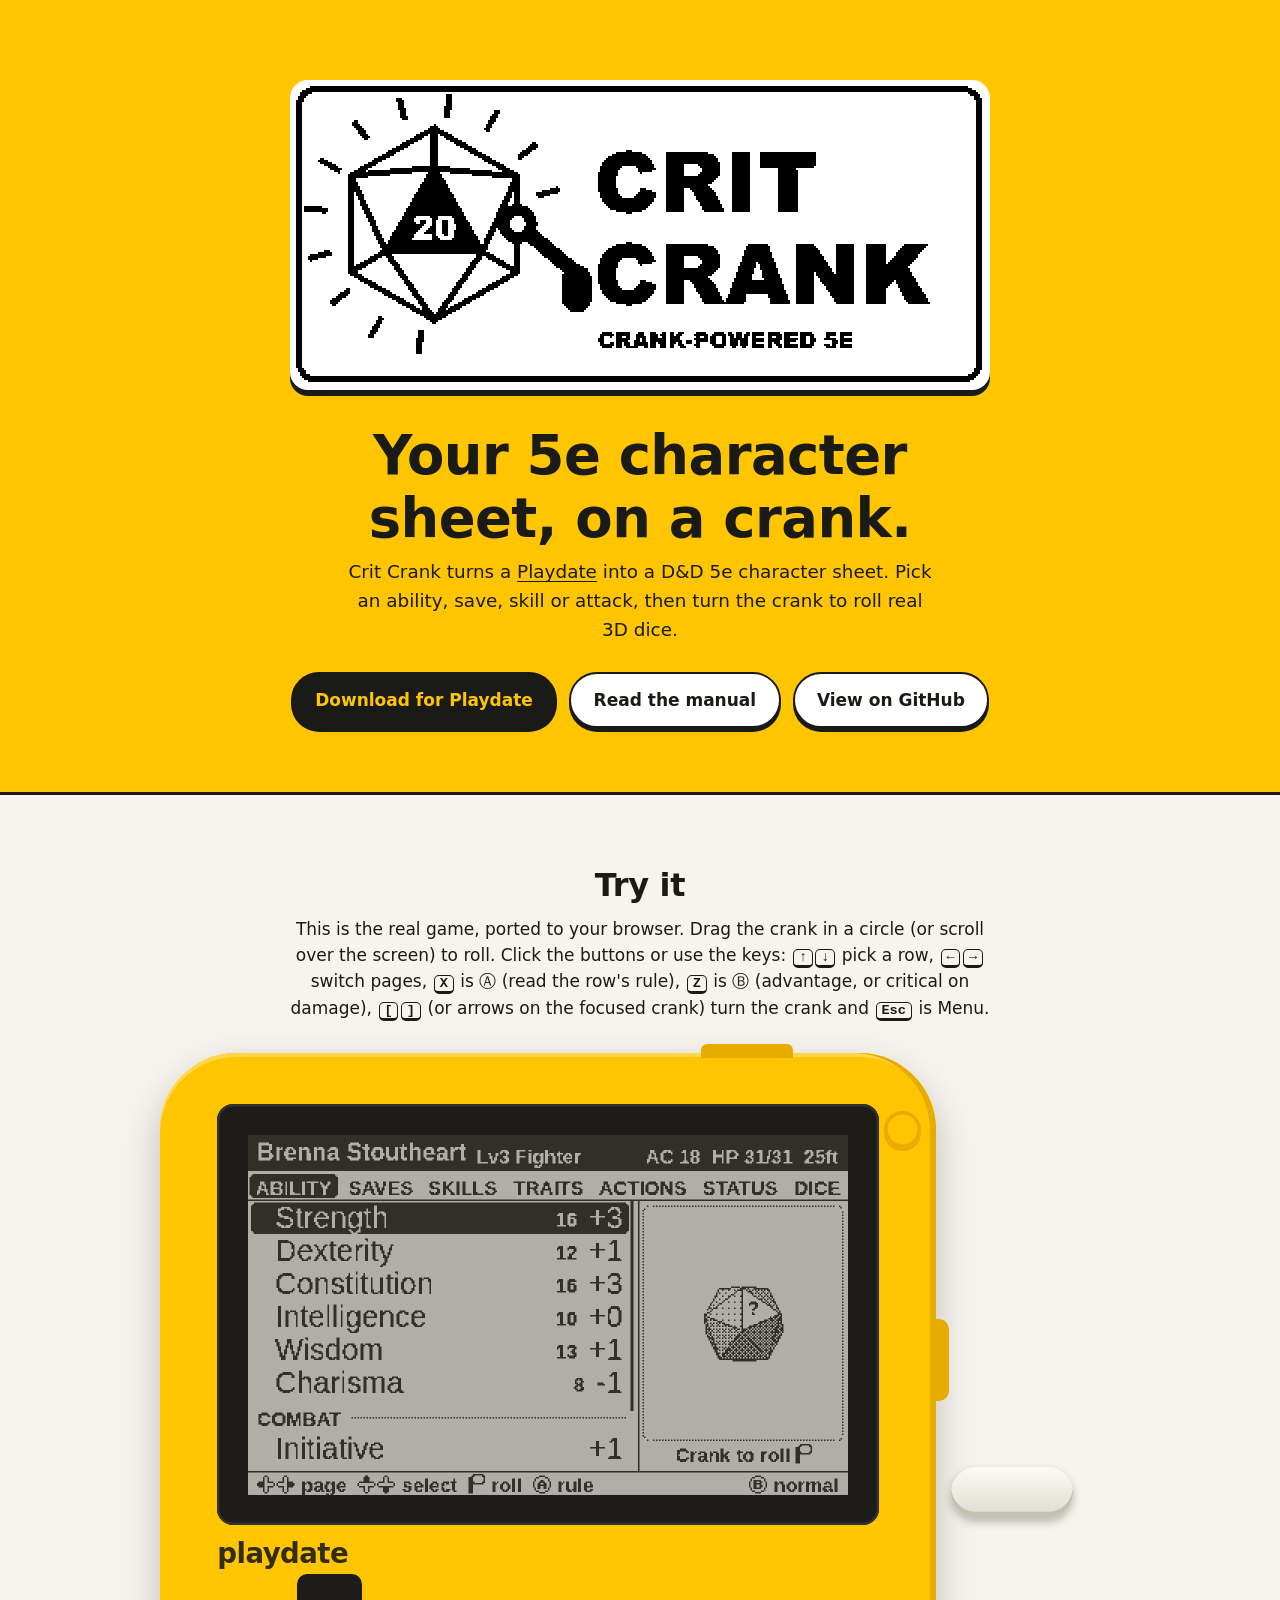
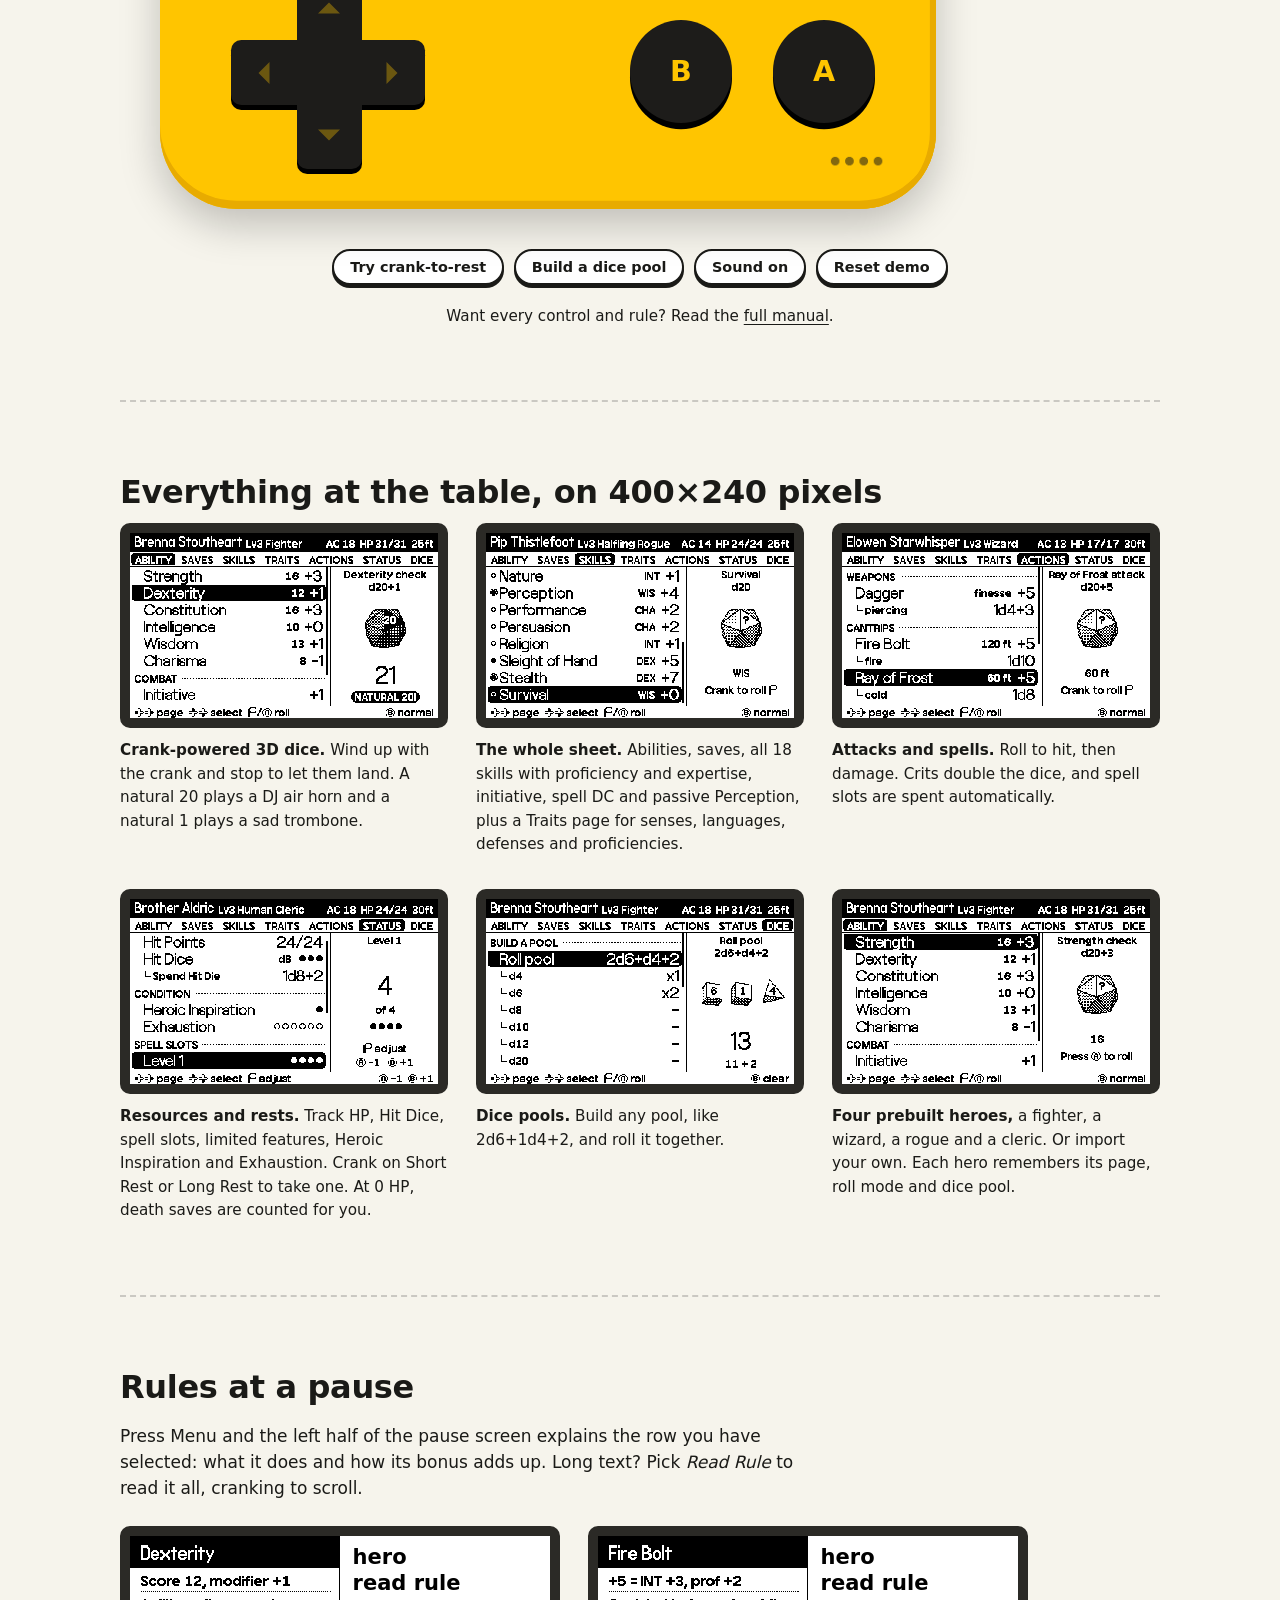
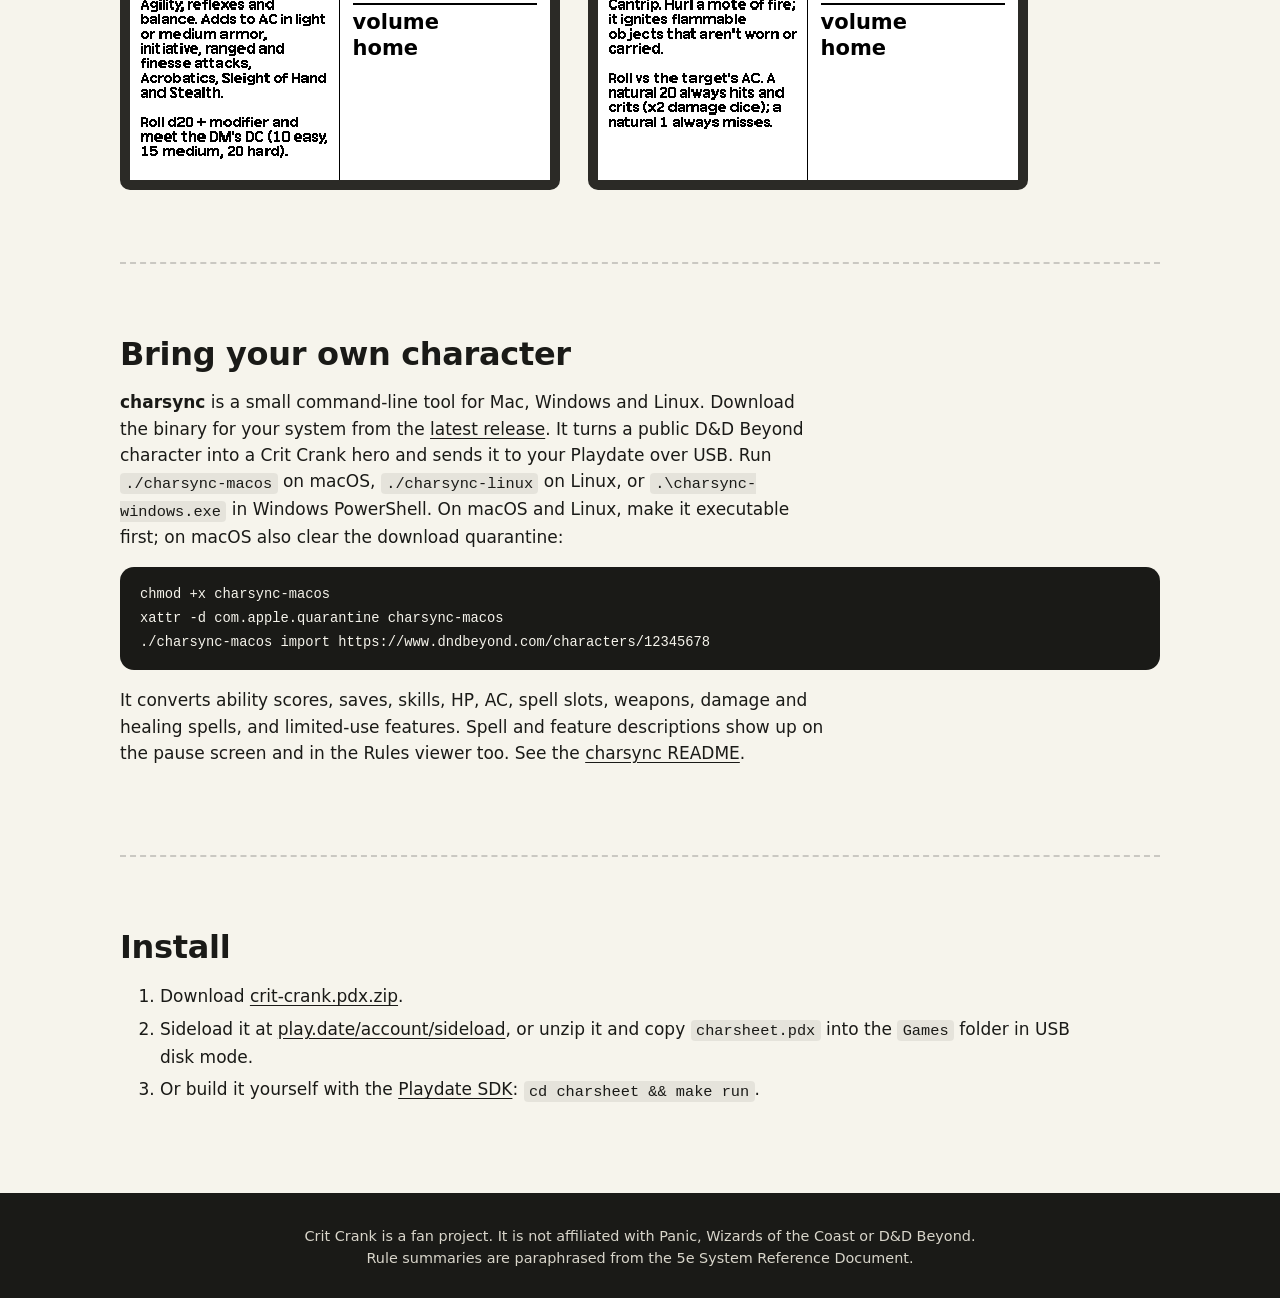
==== site/index.html @ 57af60e6 "Roll dice only with the crank; Ⓐ opens the row's rule Co-authored-by: Copilot App <223556219+Copilot" ====
<!doctype html>
<html lang="en">
<head>
	<meta charset="utf-8">
	<meta name="viewport" content="width=device-width, initial-scale=1">
	<title>Crit Crank: a crank-powered 5e character sheet for Playdate</title>
	<meta name="description" content="Crit Crank is a D&amp;D 5e character sheet for the Playdate. Pick a stat, turn the crank, and roll 3D dice.">
	<meta property="og:title" content="Crit Crank">
	<meta property="og:description" content="A 5e character sheet for Playdate with crank-powered 3D dice.">
	<meta property="og:image" content="assets/card.png">
	<meta name="theme-color" content="#ffc500">
	<link rel="icon" href="assets/icon.png">
	<link rel="stylesheet" href="style.css">
	<script type="module" src="sim/main.js"></script>
</head>
<body>
	<a class="skip" href="#main">Skip to content</a>
	<header class="hero">
		<img class="pixel card" src="assets/card.png" width="350" height="155" alt="Crit Crank logo: a d20 with a crank handle">
		<h1>Your 5e character sheet, on a crank.</h1>
		<p class="lede">Crit Crank turns a <a href="https://play.date">Playdate</a> into a D&amp;D&nbsp;5e character sheet. Pick an ability, save, skill or attack, then turn the crank to roll real 3D dice.</p>
		<div class="cta">
			<a class="btn primary" href="https://github.com/darthtrevino/crit-crank/releases/latest/download/crit-crank.pdx.zip">Download for Playdate</a>
			<a class="btn" href="docs.html">Read the manual</a>
			<a class="btn" href="https://github.com/darthtrevino/crit-crank">View on GitHub</a>
		</div>
	</header>

	<main id="main">
		<section class="demo" aria-labelledby="demo-title">
			<h2 id="demo-title">Try it</h2>
			<p class="hint">This is the real game, ported to your browser. Drag the crank in a circle (or scroll over the screen) to roll. Click the buttons or use the keys: <kbd>↑</kbd><kbd>↓</kbd> pick a row, <kbd>←</kbd><kbd>→</kbd> switch pages, <kbd>X</kbd> is Ⓐ (read the row's rule), <kbd>Z</kbd> is Ⓑ (advantage, or critical on damage), <kbd>[</kbd><kbd>]</kbd> (or arrows on the focused crank) turn the crank and <kbd>Esc</kbd> is Menu.</p>
			<div class="pd" data-sim>
				<div class="pd-body">
					<span class="pd-lock" aria-hidden="true"></span>
					<button class="pd-menu" data-btn="menu" aria-label="Menu button: pause screen, hero and Read Rule"></button>
					<div class="pd-bezel">
						<canvas class="pd-screen" width="400" height="240" role="img" aria-label="Crit Crank running on a Playdate screen"></canvas>
					</div>
					<span class="pd-logo" aria-hidden="true">playdate</span>
					<div class="pd-dpad" role="group" aria-label="D-pad">
						<button class="up" data-btn="up" aria-label="Up"></button>
						<button class="left" data-btn="left" aria-label="Left"></button>
						<button class="right" data-btn="right" aria-label="Right"></button>
						<button class="down" data-btn="down" aria-label="Down"></button>
						<span class="hub" aria-hidden="true"></span>
					</div>
					<button class="pd-ab pd-b" data-btn="b" aria-label="B button">B</button>
					<button class="pd-ab pd-a" data-btn="a" aria-label="A button">A</button>
					<span class="pd-speaker" aria-hidden="true"></span>
				</div>
				<div class="pd-crank" role="slider" tabindex="0" aria-label="Crank: drag in a circle, scroll, or use the arrow keys to turn" aria-valuemin="0" aria-valuemax="359" aria-valuenow="90">
					<span class="pd-crank-hub" aria-hidden="true"></span>
					<span class="pd-crank-arm" aria-hidden="true"></span>
					<span class="pd-crank-knob" aria-hidden="true"></span>
				</div>
				<p class="sr-only" data-sim-status role="status" aria-live="polite"></p>
			</div>
			<div class="sim-tools">
				<button class="chip" type="button" data-sim-focus="STATUS|Short Rest">Try crank-to-rest</button>
				<button class="chip" type="button" data-sim-focus="DICE|Roll pool">Build a dice pool</button>
				<button class="chip" type="button" data-mute aria-pressed="false">Sound on</button>
				<button class="chip" type="button" data-reset>Reset demo</button>
			</div>
			<p class="hint small">Want every control and rule? Read the <a href="docs.html">full manual</a>.</p>
		</section>

		<section aria-labelledby="features-title">
			<h2 id="features-title">Everything at the table, on 400×240 pixels</h2>
			<div class="grid">
				<figure>
					<img class="pixel" src="assets/nat20.gif" width="400" height="240" alt="A d20 tumbling on screen and landing on a natural 20, with a NATURAL 20 badge">
					<figcaption><b>Crank-powered 3D dice.</b> Wind up with the crank and stop to let them land. A natural 20 plays a DJ air horn and a natural 1 plays a sad trombone.</figcaption>
				</figure>
				<figure>
					<img class="pixel" src="assets/skills.png" width="400" height="240" alt="Skills page showing proficiency and expertise marks">
					<figcaption><b>The whole sheet.</b> Abilities, saves, all 18 skills with proficiency and expertise, initiative, spell DC and passive Perception, plus a Traits page for senses, languages, defenses and proficiencies.</figcaption>
				</figure>
				<figure>
					<img class="pixel" src="assets/actions.png" width="400" height="240" alt="Actions page with weapons and cantrips">
					<figcaption><b>Attacks and spells.</b> Roll to hit, then damage. Crits double the dice, and spell slots are spent automatically.</figcaption>
				</figure>
				<figure>
					<img class="pixel" src="assets/status.png" width="400" height="240" alt="Status page tracking hit points, hit dice, Heroic Inspiration, Exhaustion and spell slots">
					<figcaption><b>Resources and rests.</b> Track HP, Hit Dice, spell slots, limited features, Heroic Inspiration and Exhaustion. Crank on Short Rest or Long Rest to take one. At 0 HP, death saves are counted for you.</figcaption>
				</figure>
				<figure>
					<img class="pixel" src="assets/pool_roll.png" width="400" height="240" alt="Dice page with a 2d6+d4+2 pool rolled for 13">
					<figcaption><b>Dice pools.</b> Build any pool, like 2d6+1d4+2, and roll it together.</figcaption>
				</figure>
				<figure>
					<img class="pixel" src="assets/abilities.png" width="400" height="240" alt="Abilities page for Brenna Stoutheart">
					<figcaption><b>Four prebuilt heroes,</b> a fighter, a wizard, a rogue and a cleric. Or import your own. Each hero remembers its page, roll mode and dice pool.</figcaption>
				</figure>
			</div>
		</section>

		<section class="rules" aria-labelledby="rules-title">
			<h2 id="rules-title">Rules at a pause</h2>
			<p>Press Menu and the left half of the pause screen explains the row you have selected: what it does and how its bonus adds up. Long text? Pick <em>Read Rule</em> to read it all, cranking to scroll.</p>
			<div class="pause-row">
				<div class="pause"><img class="pixel" src="assets/pause_dex.png" width="200" height="240" alt="Pause card for Dexterity with its description"><ul class="sysmenu" aria-hidden="true"><li>hero</li><li>read rule</li><li class="sep">volume</li><li>home</li></ul></div>
				<div class="pause"><img class="pixel" src="assets/pause_firebolt.png" width="200" height="240" alt="Pause card for Fire Bolt with its attack bonus breakdown"><ul class="sysmenu" aria-hidden="true"><li>hero</li><li>read rule</li><li class="sep">volume</li><li>home</li></ul></div>
			</div>
		</section>

		<section aria-labelledby="sync-title">
			<h2 id="sync-title">Bring your own character</h2>
			<p><b>charsync</b> is a small command-line tool for Mac, Windows and Linux. Download the binary for your system from the <a href="https://github.com/darthtrevino/crit-crank/releases/latest">latest release</a>. It turns a public D&amp;D Beyond character into a Crit Crank hero and sends it to your Playdate over USB. Run <code>./charsync-macos</code> on macOS, <code>./charsync-linux</code> on Linux, or <code>.\charsync-windows.exe</code> in Windows PowerShell. On macOS and Linux, make it executable first; on macOS also clear the download quarantine:</p>
<pre><code>chmod +x charsync-macos
xattr -d com.apple.quarantine charsync-macos
./charsync-macos import https://www.dndbeyond.com/characters/12345678</code></pre>
			<p>It converts ability scores, saves, skills, HP, AC, spell slots, weapons, damage and healing spells, and limited-use features. Spell and feature descriptions show up on the pause screen and in the Rules viewer too. See the <a href="https://github.com/darthtrevino/crit-crank/tree/main/charsync">charsync README</a>.</p>
		</section>

		<section aria-labelledby="install-title">
			<h2 id="install-title">Install</h2>
			<ol>
				<li>Download <a href="https://github.com/darthtrevino/crit-crank/releases/latest/download/crit-crank.pdx.zip">crit-crank.pdx.zip</a>.</li>
				<li>Sideload it at <a href="https://play.date/account/sideload/">play.date/account/sideload</a>, or unzip it and copy <code>charsheet.pdx</code> into the <code>Games</code> folder in USB disk mode.</li>
				<li>Or build it yourself with the <a href="https://play.date/dev/">Playdate SDK</a>: <code>cd charsheet &amp;&amp; make run</code>.</li>
			</ol>
		</section>
	</main>

	<footer>
		<p>Crit Crank is a fan project. It is not affiliated with Panic, Wizards of the Coast or D&amp;D Beyond. Rule summaries are paraphrased from the 5e System Reference Document.</p>
	</footer>
</body>
</html>
---- site/style.css ----
:root {
	--yellow: #ffc500;
	--yellow-dark: #e0a800;
	--ink: #1a1a17;
	--paper: #f6f4ec;
	--screen: #b1aea7;
	--lcd-bg: #f3f1ea;
	--lcd-ink: #312f28;
	--radius: 14px;
	color-scheme: light;
}

* { box-sizing: border-box; }

html { scroll-behavior: smooth; }
@media (prefers-reduced-motion: reduce) {
	html { scroll-behavior: auto; }
	*, *::before, *::after { animation: none !important; transition: none !important; }
}

body {
	margin: 0;
	font: 17px/1.55 ui-sans-serif, system-ui, -apple-system, "Segoe UI", Roboto, sans-serif;
	color: var(--ink);
	background: var(--paper);
}

a { color: inherit; text-underline-offset: 3px; }
a:hover { text-decoration-thickness: 2px; }
:focus-visible { outline: 3px solid var(--ink); outline-offset: 3px; }

.skip { position: absolute; left: -9999px; }
.skip:focus { left: 1rem; top: 1rem; background: #fff; padding: .5rem 1rem; z-index: 10; }

.pixel { image-rendering: pixelated; image-rendering: crisp-edges; }

h1, h2 { line-height: 1.15; letter-spacing: -0.01em; text-wrap: balance; }
h2 { font-size: clamp(1.5rem, 3vw, 2rem); margin: 0 0 .75rem; }
p, li, figcaption { text-wrap: pretty; }

kbd {
	font: 600 .8em ui-monospace, SFMono-Regular, Menlo, monospace;
	border: 1.5px solid currentColor; border-bottom-width: 3px;
	border-radius: 5px; padding: 0 .35em; margin: 0 .1em;
}

code, pre { font-family: ui-monospace, SFMono-Regular, Menlo, Consolas, monospace; font-size: .9em; }
pre {
	background: var(--ink); color: var(--paper);
	padding: 1rem 1.25rem; border-radius: var(--radius); overflow-x: auto;
}
:not(pre) > code { background: rgb(0 0 0 / .07); padding: .1em .35em; border-radius: 4px; }

/* hero */
.hero {
	background: var(--yellow);
	padding: clamp(2.5rem, 8vw, 5rem) 1.25rem clamp(2.5rem, 6vw, 4rem);
	text-align: center;
	border-bottom: 3px solid var(--ink);
}
.hero .card {
	width: min(700px, 100%); height: auto;
	background: #fff; border-radius: 18px;
	box-shadow: 0 6px 0 var(--ink);
}
.hero h1 { font-size: clamp(2rem, 6vw, 3.4rem); margin: 1.75rem auto .5rem; max-width: 18ch; }
.lede { max-width: 38rem; margin: 0 auto 1.75rem; font-size: 1.15rem; }
.cta { display: flex; gap: .75rem; justify-content: center; flex-wrap: wrap; }

.btn {
	display: inline-block; text-decoration: none; font-weight: 700;
	padding: .8rem 1.4rem; border-radius: 999px;
	border: 2.5px solid var(--ink); background: #fff;
	box-shadow: 0 4px 0 var(--ink);
	transition: transform .12s ease-out, box-shadow .12s ease-out;
}
.btn:hover { transform: translateY(-1px); box-shadow: 0 5px 0 var(--ink); }
.btn:active { transform: translateY(3px); box-shadow: 0 1px 0 var(--ink); }
.btn.primary { background: var(--ink); color: var(--yellow); }

main { max-width: 1080px; margin: 0 auto; padding: 0 1.25rem; }
main > section { padding: clamp(2.5rem, 7vw, 4.5rem) 0; border-bottom: 2px dashed rgb(0 0 0 / .18); }
main > section:last-child { border-bottom: 0; }
main p { max-width: 44rem; }

/* demo device: a Playdate drawn to scale in millimetres (76 x 74 mm body) */
.demo { text-align: center; }
.demo .hint { margin: 0 auto 2rem; }
.demo .hint.small { margin: 1.25rem auto 0; font-size: .95rem; }

.pd {
	/* 58.7 mm of screen = 600 px, a clean 1.5x of the 400 px LCD */
	--mm: min(10.221px, calc((100vw - 2.5rem) / 96));
	--body: #ffc500;
	--body-shade: #e8ab00;
	--black: #1d1c1a;
	position: relative; display: inline-block;
	width: calc(76 * var(--mm)); height: calc(74 * var(--mm));
	margin-right: calc(18 * var(--mm));
	text-align: left; user-select: none; -webkit-user-select: none;
	-webkit-tap-highlight-color: transparent;
}
.pd button { font: inherit; border: 0; padding: 0; cursor: pointer; }
.pd button:focus-visible { outline: 3px solid var(--black); outline-offset: 3px; }

.pd-body {
	position: absolute; inset: 0;
	background: var(--body);
	border-radius: calc(7.5 * var(--mm));
	box-shadow:
		inset 0 calc(-.8 * var(--mm)) 0 var(--body-shade),
		inset calc(-.6 * var(--mm)) 0 0 var(--body-shade),
		inset 0 calc(.4 * var(--mm)) 0 #ffd84a,
		0 calc(1.6 * var(--mm)) calc(4 * var(--mm)) rgb(0 0 0 / .22);
}

.pd-lock {
	position: absolute; top: calc(-.9 * var(--mm)); left: calc(53 * var(--mm));
	width: calc(9 * var(--mm)); height: calc(1.4 * var(--mm));
	background: var(--body-shade); border-radius: calc(.6 * var(--mm)) calc(.6 * var(--mm)) 0 0;
}

.pd-bezel {
	position: absolute; left: calc(5.65 * var(--mm)); top: calc(5 * var(--mm));
	width: calc(64.7 * var(--mm)); height: calc(41.2 * var(--mm));
	background: var(--black); border-radius: calc(1.6 * var(--mm));
	display: grid; place-items: center;
	box-shadow: inset 0 0 0 calc(.25 * var(--mm)) #33312d;
}
.pd-screen {
	display: block;
	width: calc(58.7 * var(--mm)); height: calc(35.2 * var(--mm));
	background: #b1aea7;
	touch-action: none;
}

.pd-menu {
	position: absolute; left: calc(70.9 * var(--mm)); top: calc(5.7 * var(--mm));
	width: calc(3.6 * var(--mm)); height: calc(3.6 * var(--mm));
	border-radius: 50%; background: var(--body) !important;
	box-shadow: inset 0 0 0 calc(.35 * var(--mm)) var(--body-shade), 0 calc(.3 * var(--mm)) 0 var(--body-shade);
}
.pd-menu.is-down, .pd-menu:active { box-shadow: inset 0 0 0 calc(.35 * var(--mm)) var(--body-shade), inset 0 calc(.4 * var(--mm)) calc(.6 * var(--mm)) rgb(0 0 0 / .25); }

.pd-logo {
	position: absolute; left: calc(5.65 * var(--mm)); top: calc(47.6 * var(--mm));
	font: 700 calc(2.7 * var(--mm)) / 1 ui-rounded, "SF Pro Rounded", "Arial Rounded MT Bold", system-ui, sans-serif;
	letter-spacing: -.02em; color: var(--black); opacity: .9;
}

.pd-dpad {
	position: absolute; left: calc(7 * var(--mm)); top: calc(51 * var(--mm));
	width: calc(19 * var(--mm)); height: calc(19 * var(--mm));
	--arm: calc(6.4 * var(--mm));
}
.pd-dpad button, .pd-dpad .hub {
	position: absolute; background: var(--black);
	box-shadow: 0 calc(.5 * var(--mm)) 0 #000;
}
.pd-dpad .hub { left: var(--arm); top: var(--arm); width: var(--arm); height: var(--arm); box-shadow: none; pointer-events: none; }
.pd-dpad .up, .pd-dpad .down { left: var(--arm); width: var(--arm); height: calc(var(--arm) + 1px); }
.pd-dpad .left, .pd-dpad .right { top: var(--arm); height: var(--arm); width: calc(var(--arm) + 1px); }
.pd-dpad .up { top: 0; border-radius: calc(1 * var(--mm)) calc(1 * var(--mm)) 0 0; }
.pd-dpad .down { bottom: 0; border-radius: 0 0 calc(1 * var(--mm)) calc(1 * var(--mm)); }
.pd-dpad .left { left: 0; border-radius: calc(1 * var(--mm)) 0 0 calc(1 * var(--mm)); }
.pd-dpad .right { right: 0; border-radius: 0 calc(1 * var(--mm)) calc(1 * var(--mm)) 0; }
.pd-dpad button::after {
	content: ""; position: absolute; left: 50%; top: 50%;
	border: calc(1.1 * var(--mm)) solid transparent; translate: -50% -50%; opacity: .35;
}
.pd-dpad .up::after { border-bottom-color: var(--body); border-top-width: 0; }
.pd-dpad .down::after { border-top-color: var(--body); border-bottom-width: 0; }
.pd-dpad .left::after { border-right-color: var(--body); border-left-width: 0; }
.pd-dpad .right::after { border-left-color: var(--body); border-right-width: 0; }

.pd-ab {
	position: absolute; width: calc(10 * var(--mm)); height: calc(10 * var(--mm));
	border-radius: 50%; background: var(--black) !important;
	color: var(--body) !important; font-weight: 700 !important; font-size: calc(2.8 * var(--mm)) !important;
	box-shadow: 0 calc(.6 * var(--mm)) 0 #000;
}
.pd-b, .pd-a { top: calc(55.5 * var(--mm)); }
.pd-b { left: calc(46 * var(--mm)); }
.pd-a { left: calc(60 * var(--mm)); }
.pd button:not(.pd-menu).is-down, .pd button:not(.pd-menu):active { translate: 0 calc(.5 * var(--mm)); box-shadow: 0 calc(.1 * var(--mm)) 0 #000; }

.pd-speaker {
	position: absolute; right: calc(5 * var(--mm)); bottom: calc(4 * var(--mm));
	width: calc(5.6 * var(--mm)); height: calc(1.4 * var(--mm));
	background: radial-gradient(circle, var(--black) 40%, transparent 45%) 0 0 / calc(1.4 * var(--mm)) calc(1.4 * var(--mm));
	opacity: .55;
}

/* The crank is seen edge-on from the front: the arm swings up and down from
   the hub on the right side, and the knob sticks out sideways. */
.pd-crank {
	position: absolute; left: calc(75.4 * var(--mm)); top: calc(10 * var(--mm));
	width: calc(17 * var(--mm)); height: calc(40 * var(--mm));
	cursor: grab; touch-action: none; border-radius: calc(3 * var(--mm));
	--sin: 1; --cos: 0;
}
.pd-crank.is-turning { cursor: grabbing; }
.pd-crank:focus-visible { outline: 3px solid var(--ink); outline-offset: 2px; }
.pd-crank-hub {
	position: absolute; left: 0; top: calc(50% - 4 * var(--mm));
	width: calc(1.8 * var(--mm)); height: calc(8 * var(--mm));
	background: var(--body-shade); border-radius: 0 calc(1 * var(--mm)) calc(1 * var(--mm)) 0;
}
.pd-crank { --len: calc(13 * var(--mm)); }
.pd-crank-arm {
	position: absolute; left: calc(1.2 * var(--mm)); width: calc(2.6 * var(--mm));
	top: calc(50% + min(0px, var(--sin) * var(--len)) - 1.3 * var(--mm));
	height: calc(abs(var(--sin)) * var(--len) + 2.6 * var(--mm));
	background: var(--body); border-radius: calc(1.3 * var(--mm));
	box-shadow: inset calc(-.5 * var(--mm)) 0 0 var(--body-shade);
}
.pd-crank-knob {
	position: absolute; left: calc(2 * var(--mm));
	top: calc(50% + var(--sin) * var(--len) - 2.5 * var(--mm));
	width: calc(12 * var(--mm)); height: calc(5 * var(--mm));
	background: linear-gradient(#fbfaf5, #dedbd0);
	border-radius: calc(2.5 * var(--mm));
	box-shadow: inset 0 calc(-.6 * var(--mm)) 0 #c4c0b2, 0 calc(.4 * var(--mm)) calc(.8 * var(--mm)) rgb(0 0 0 / .25);
}

.sim-tools { display: flex; gap: .6rem; justify-content: center; flex-wrap: wrap; margin-top: 2rem; }
.chip {
	font: 600 .9rem/1 ui-sans-serif, system-ui, sans-serif; color: var(--ink);
	padding: .55rem 1rem; border-radius: 999px; cursor: pointer;
	border: 2px solid var(--ink); background: #fff; box-shadow: 0 3px 0 var(--ink);
}
.chip:active { translate: 0 2px; box-shadow: 0 1px 0 var(--ink); }
.chip[aria-pressed="true"] { background: var(--ink); color: var(--paper); }


/* gallery */
.grid { display: grid; grid-template-columns: repeat(auto-fill, minmax(min(100%, 320px), 1fr)); gap: 2rem 1.75rem; }
figure { margin: 0; }
figure img {
	width: 100%; height: auto; display: block;
	border: 10px solid #2b2a26; border-radius: 10px; background: #fff;
}
figcaption { margin-top: .7rem; font-size: .95rem; }

/* pause */
.pause-row { display: flex; gap: 1.75rem; flex-wrap: wrap; margin-top: 1.5rem; }
.pause {
	display: grid; grid-template-columns: 1fr 1fr; width: min(100%, 440px); aspect-ratio: 400 / 240;
	border: 10px solid #2b2a26; border-radius: 10px; background: #fff; overflow: hidden;
}
.pause img { width: 100%; height: 100%; display: block; }
.sysmenu {
	list-style: none; margin: 0; padding: 4% 6%;
	background: #fff; font: 600 clamp(14px, 2.6vw, 21px)/1.25 ui-sans-serif, system-ui, sans-serif; color: #000;
}
.sysmenu .sep { border-top: 2px solid #000; margin-top: .3em; padding-top: .2em; }

ol li { margin-bottom: .4rem; }

footer { background: var(--ink); color: #d8d5ca; padding: 2rem 1.25rem; text-align: center; font-size: .9rem; }
footer p { max-width: 44rem; margin: 0 auto; }

/* manual (docs.html) */
.topbar {
	display: flex; align-items: center; justify-content: space-between; gap: 1rem; flex-wrap: wrap;
	background: var(--yellow); border-bottom: 3px solid var(--ink);
	padding: .6rem 1.25rem;
}
.brand { display: inline-flex; align-items: center; gap: .55rem; font-weight: 800; font-size: 1.15rem; text-decoration: none; }
.brand img { border-radius: 6px; }
.topbar nav { display: flex; gap: 1.25rem; font-weight: 600; }
.topbar nav a { text-decoration: none; }
.topbar nav a:hover, .topbar nav a[aria-current] { text-decoration: underline; }

.docs {
	display: grid; grid-template-columns: 15rem minmax(0, 1fr); gap: 2.5rem;
	max-width: 1180px; margin: 0 auto; padding: 0 1.25rem;
}
.toc { position: sticky; top: 0; align-self: start; max-height: 100vh; overflow-y: auto; padding: 2rem 0; }
.toc-title { font-weight: 800; text-transform: uppercase; letter-spacing: .06em; font-size: .8rem; margin: 0 0 .5rem; }
.toc ol { list-style: none; margin: 0; padding: 0; counter-reset: toc; }
.toc li { counter-increment: toc; }
.toc a {
	display: block; padding: .3rem .6rem; border-radius: 8px; text-decoration: none; font-size: .95rem;
}
.toc a::before { content: counter(toc) ". "; opacity: .55; font-variant-numeric: tabular-nums; }
.toc a:hover { background: rgb(0 0 0 / .07); }

.manual { max-width: none; margin: 0; padding: 0 0 3rem; }
.manual h1 { font-size: clamp(2rem, 5vw, 2.8rem); margin: 2rem 0 .5rem; }
.manual .lede { margin: 0 0 1rem; max-width: 44rem; }
.manual > section { padding: 2.25rem 0; scroll-margin-top: 1rem; }
.manual h3 { font-size: 1.15rem; margin: 1.5rem 0 .4rem; }
.manual ol, .manual ul { max-width: 42rem; padding-left: 1.4rem; }
.manual li + li { margin-top: .3rem; }

.shot { margin: 1rem 0 1.25rem; }
.shot img {
	display: block; width: min(400px, 100%); height: auto;
	border: 3px solid var(--ink); border-radius: 6px; background: #fff;
}
.shot figcaption { font-size: .9rem; margin-top: .35rem; opacity: .75; }
.shot.float { float: right; margin: .25rem 0 1rem 1.75rem; }
.manual > section::after { content: ""; display: block; clear: both; }
.shots { display: flex; flex-wrap: wrap; gap: 1.25rem; }
.shots .shot { margin: 0; }

.parts { display: grid; grid-template-columns: max-content 1fr; gap: .45rem 1.25rem; max-width: 46rem; }
.parts dt { font-weight: 700; }
.parts dd { margin: 0; }

.table-wrap { overflow-x: auto; margin: 1rem 0; max-width: 46rem; }
.manual table { border-collapse: collapse; width: 100%; background: #fff; border: 2.5px solid var(--ink); border-radius: 10px; }
.manual th, .manual td { text-align: left; vertical-align: top; padding: .55rem .8rem; border-bottom: 1px solid rgb(0 0 0 / .14); }
.manual th { background: var(--ink); color: var(--paper); font-size: .9rem; }
.manual tr:last-child td { border-bottom: 0; }
.manual td:first-child { white-space: nowrap; font-weight: 600; }
.btn.small { padding: .55rem 1.1rem; font-size: .95rem; }

@media (max-width: 1000px) {
	.shot.float { float: none; margin: 1rem 0; }
}
@media (max-width: 760px) {
	.docs { grid-template-columns: minmax(0, 1fr); gap: 0; }
	.toc { position: static; max-height: none; padding: 1.25rem 0 0; }
	.toc ol { columns: 2; column-gap: 1rem; }
	.parts { grid-template-columns: 1fr; }
	.parts dd { margin-bottom: .5rem; }
	.manual td:first-child { white-space: normal; }
}

/* Visually hidden but read by screen readers */
.sr-only {
	position: absolute;
	width: 1px;
	height: 1px;
	margin: -1px;
	padding: 0;
	overflow: hidden;
	clip-path: inset(50%);
	white-space: nowrap;
	border: 0;
}
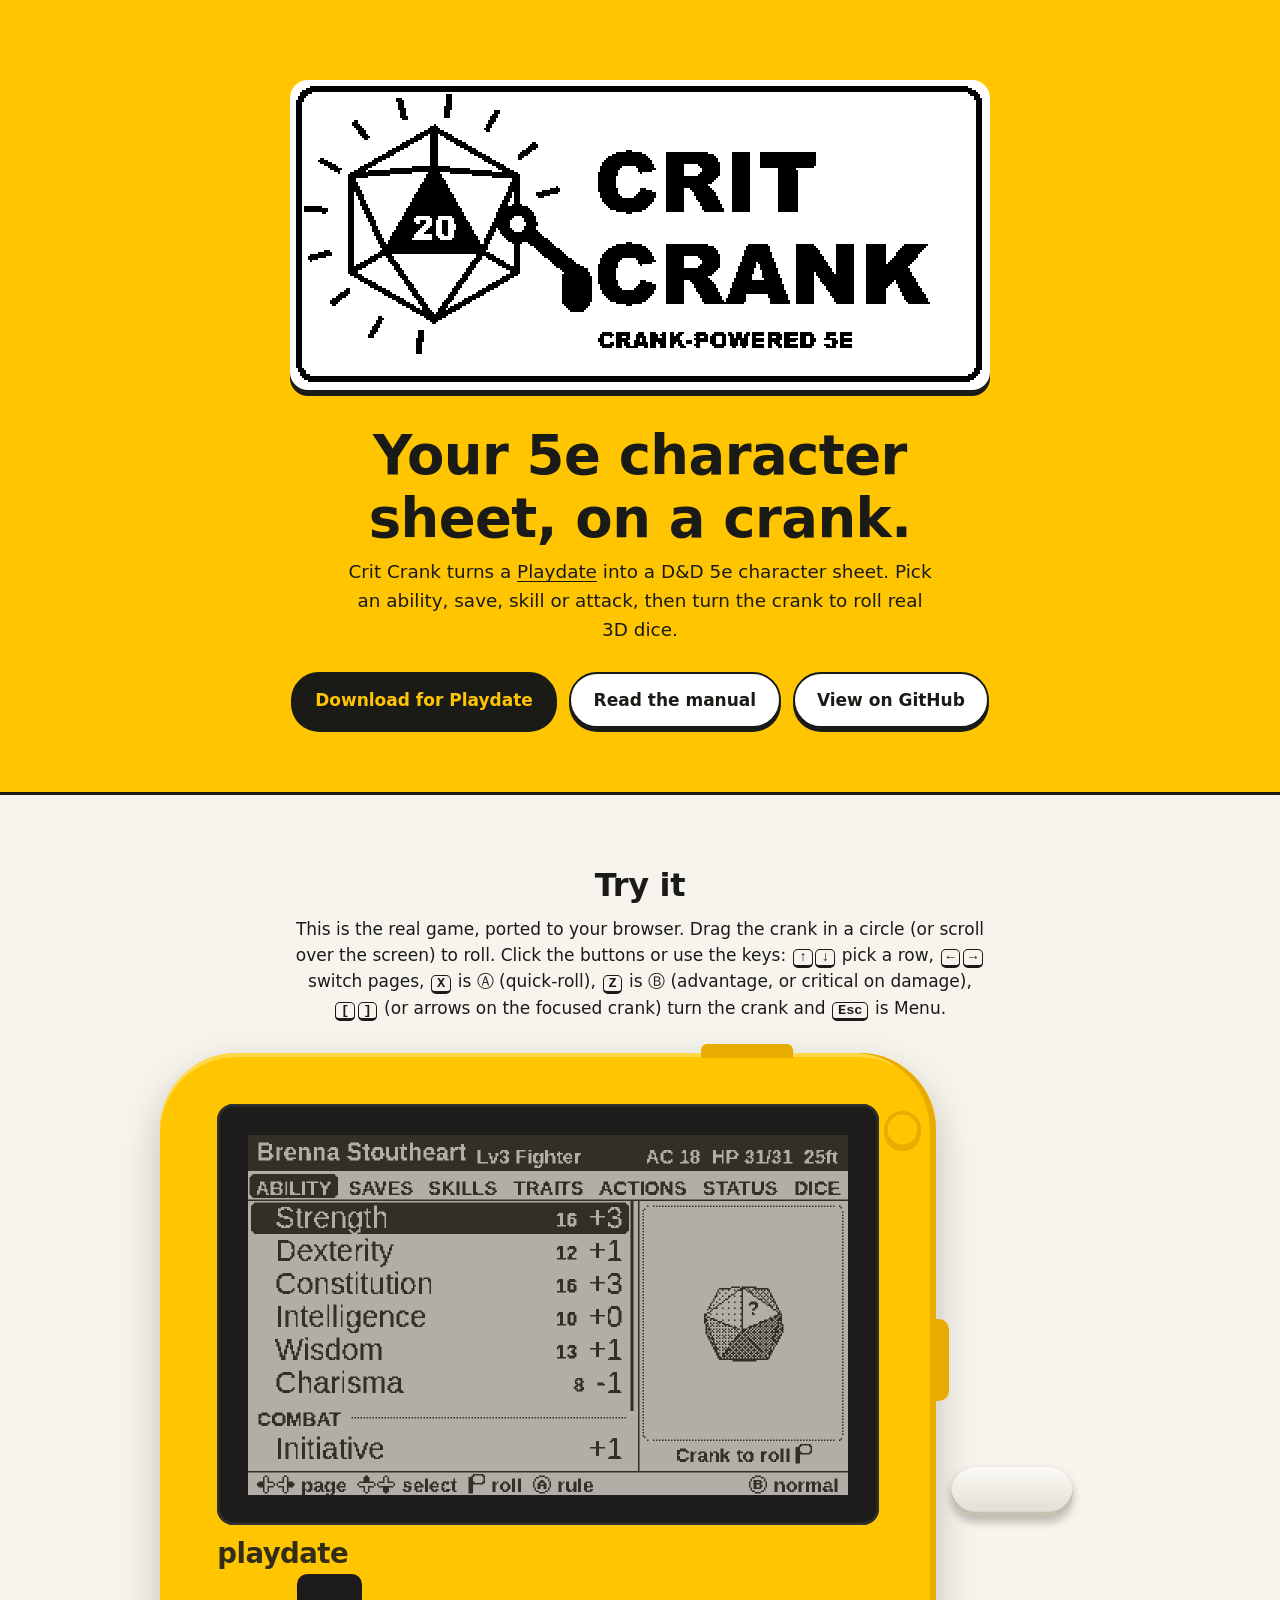
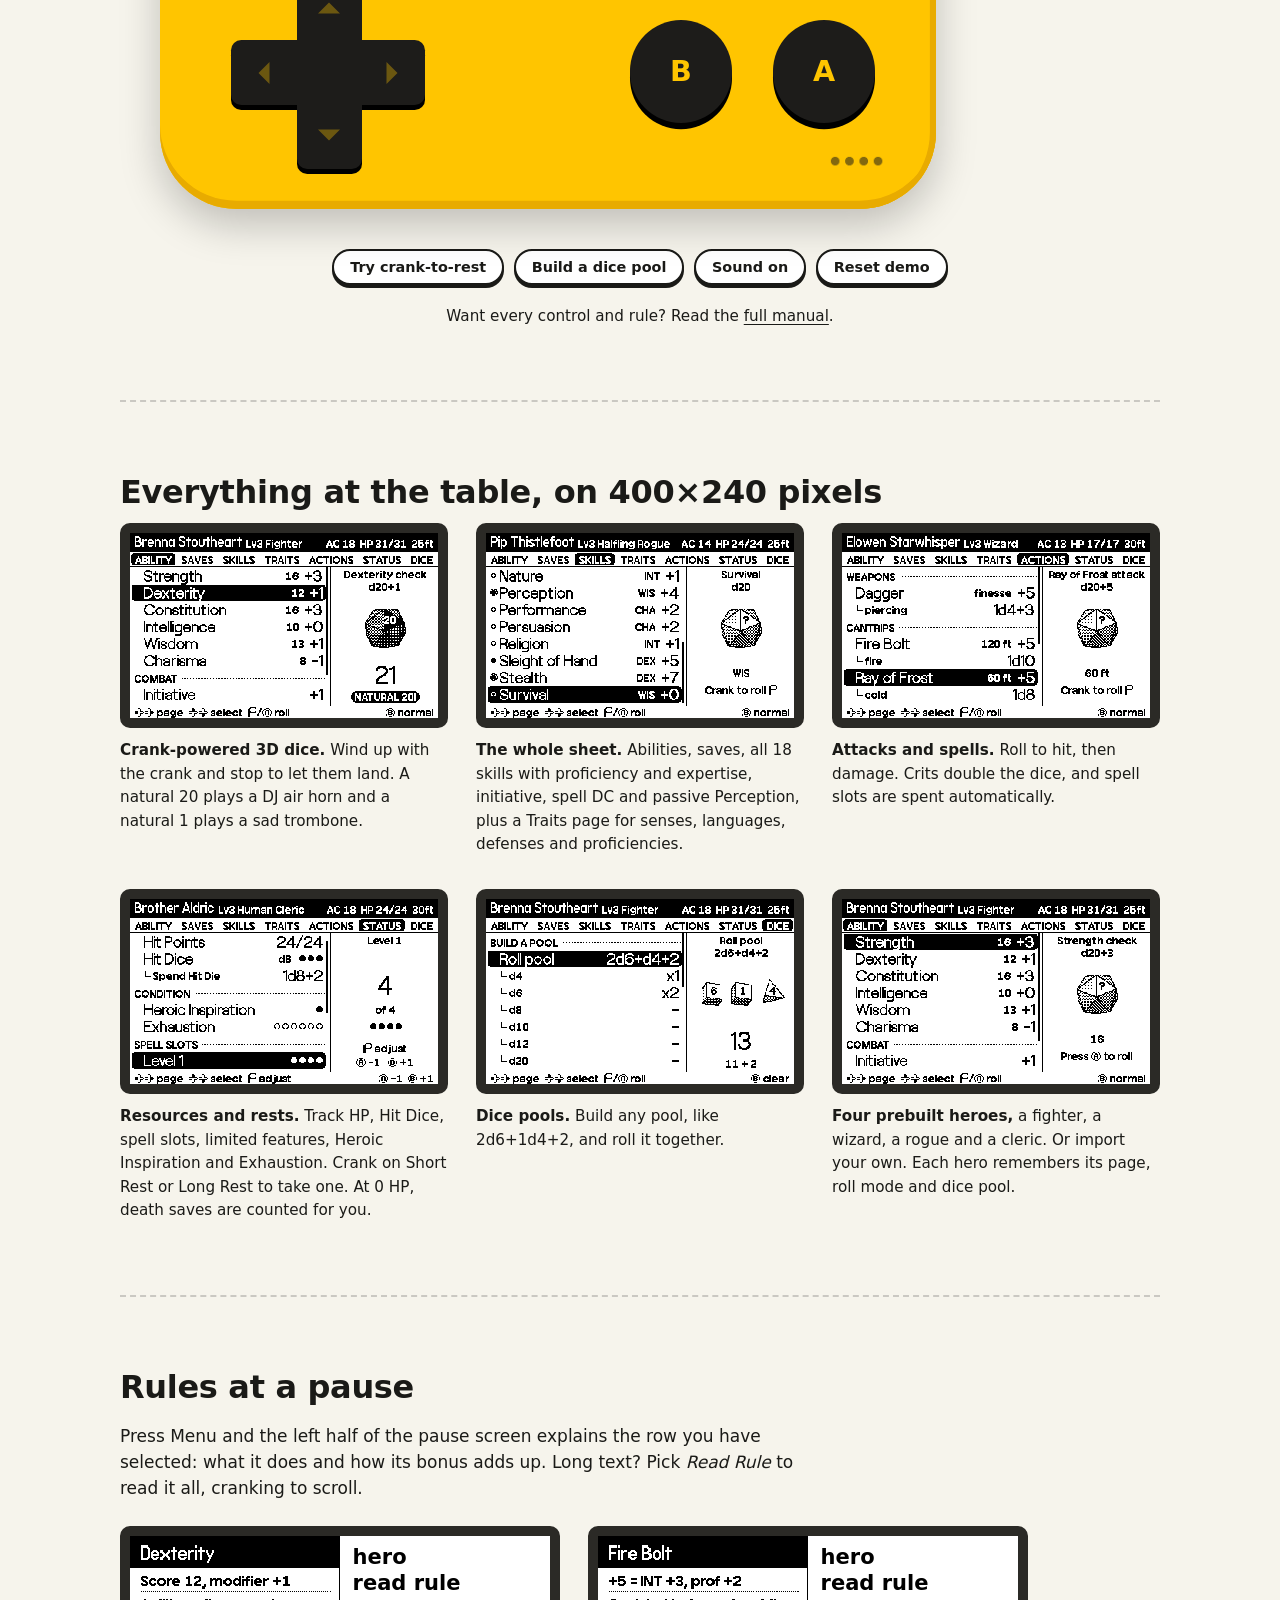
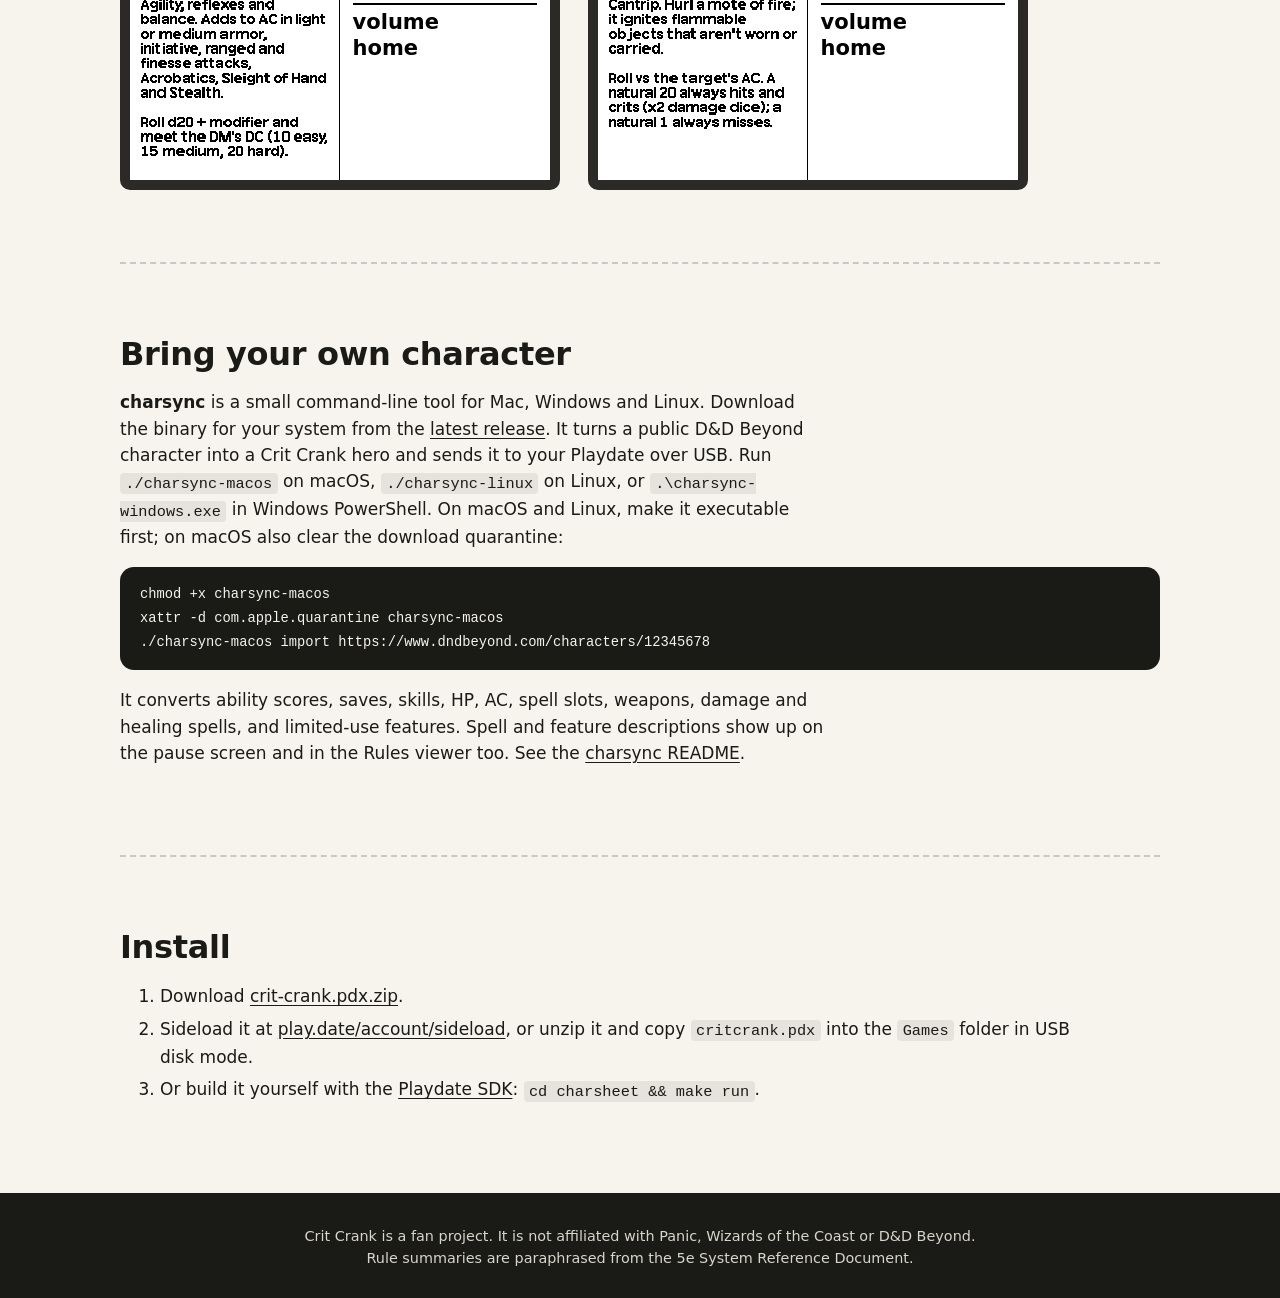
==== commit 900f4d06: "Rename built game from charsheet.pdx to critcrank.pdx (#26) * Rename built game from charsheet.pdx t" ====
--- a/site/index.html
+++ b/site/index.html
@@ -29,7 +29,7 @@
 	<main id="main">
 		<section class="demo" aria-labelledby="demo-title">
 			<h2 id="demo-title">Try it</h2>
-			<p class="hint">This is the real game, ported to your browser. Drag the crank in a circle (or scroll over the screen) to roll. Click the buttons or use the keys: <kbd>↑</kbd><kbd>↓</kbd> pick a row, <kbd>←</kbd><kbd>→</kbd> switch pages, <kbd>X</kbd> is Ⓐ (read the row's rule), <kbd>Z</kbd> is Ⓑ (advantage, or critical on damage), <kbd>[</kbd><kbd>]</kbd> (or arrows on the focused crank) turn the crank and <kbd>Esc</kbd> is Menu.</p>
+			<p class="hint">This is the real game, ported to your browser. Drag the crank in a circle (or scroll over the screen) to roll. Click the buttons or use the keys: <kbd>↑</kbd><kbd>↓</kbd> pick a row, <kbd>←</kbd><kbd>→</kbd> switch pages, <kbd>X</kbd> is Ⓐ (quick-roll), <kbd>Z</kbd> is Ⓑ (advantage, or critical on damage), <kbd>[</kbd><kbd>]</kbd> (or arrows on the focused crank) turn the crank and <kbd>Esc</kbd> is Menu.</p>
 			<div class="pd" data-sim>
 				<div class="pd-body">
 					<span class="pd-lock" aria-hidden="true"></span>
@@ -117,7 +117,7 @@
 			<h2 id="install-title">Install</h2>
 			<ol>
 				<li>Download <a href="https://github.com/darthtrevino/crit-crank/releases/latest/download/crit-crank.pdx.zip">crit-crank.pdx.zip</a>.</li>
-				<li>Sideload it at <a href="https://play.date/account/sideload/">play.date/account/sideload</a>, or unzip it and copy <code>charsheet.pdx</code> into the <code>Games</code> folder in USB disk mode.</li>
+				<li>Sideload it at <a href="https://play.date/account/sideload/">play.date/account/sideload</a>, or unzip it and copy <code>critcrank.pdx</code> into the <code>Games</code> folder in USB disk mode.</li>
 				<li>Or build it yourself with the <a href="https://play.date/dev/">Playdate SDK</a>: <code>cd charsheet &amp;&amp; make run</code>.</li>
 			</ol>
 		</section>
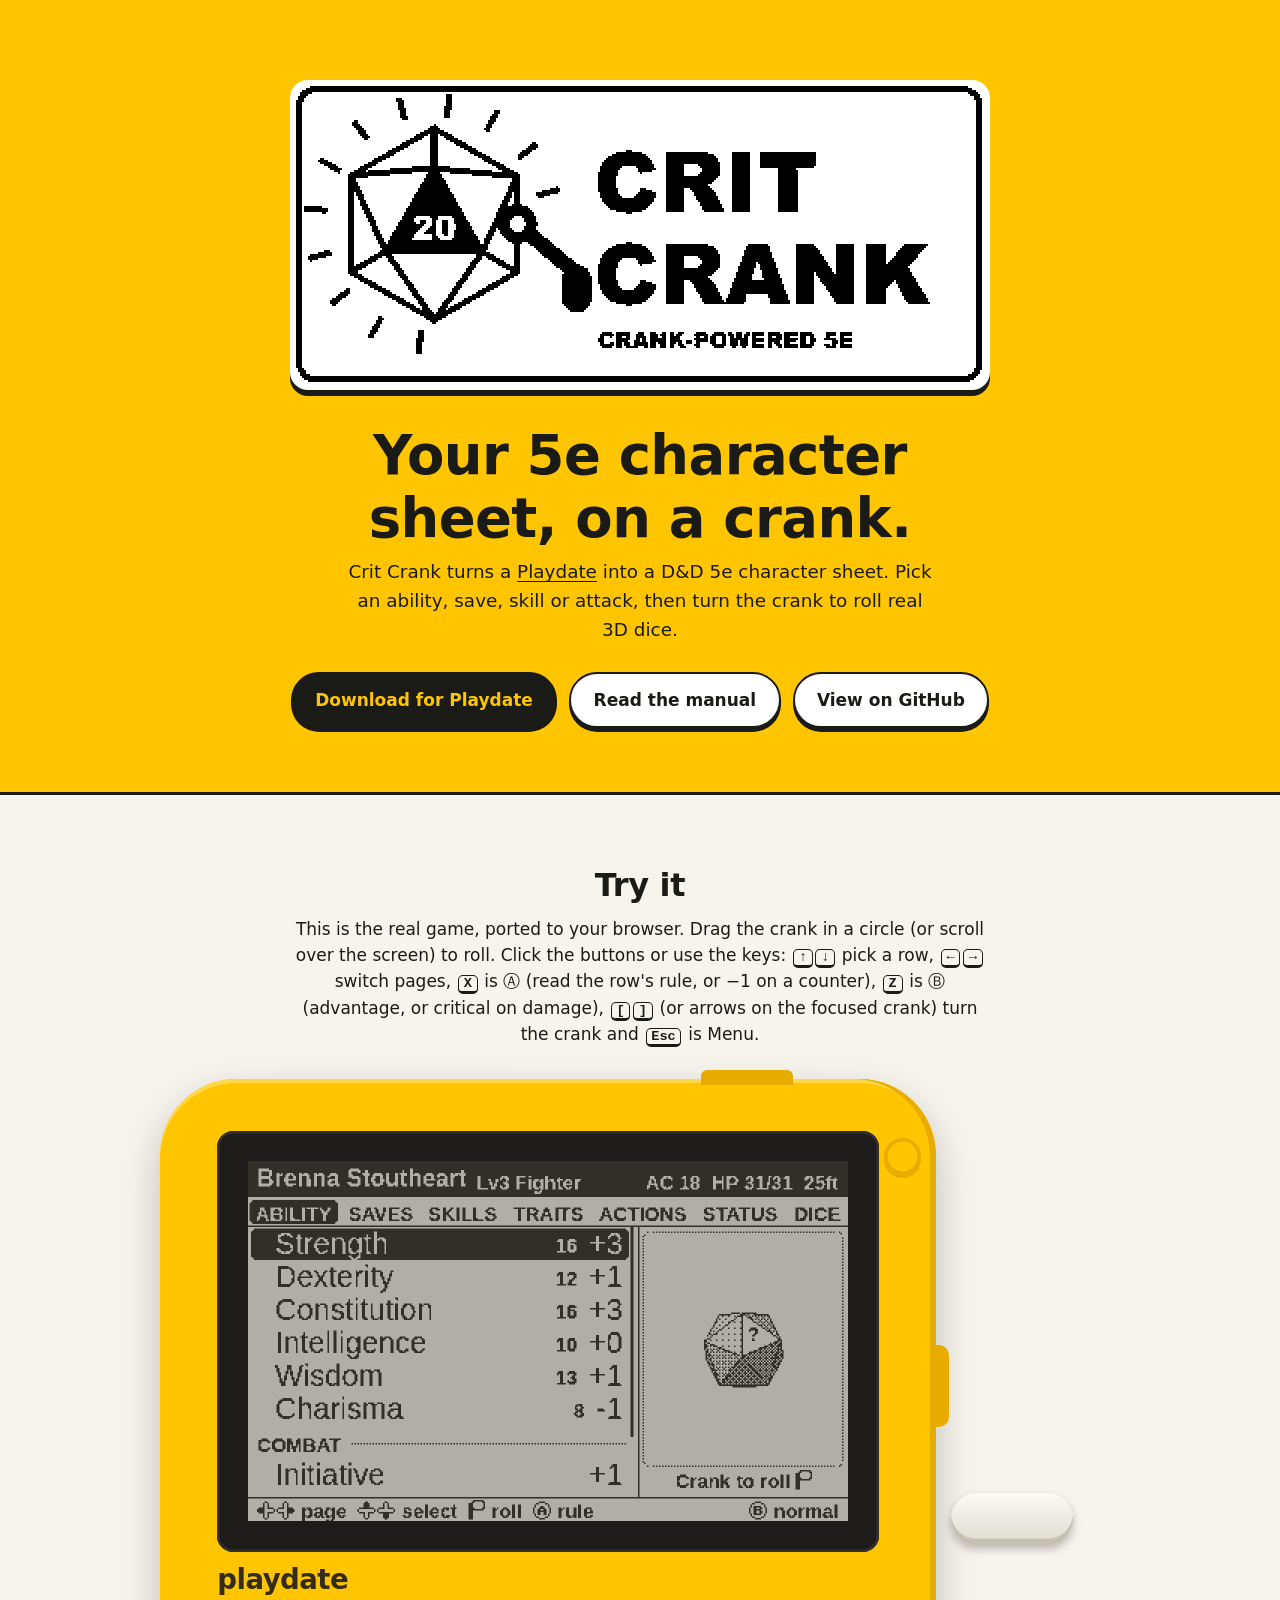
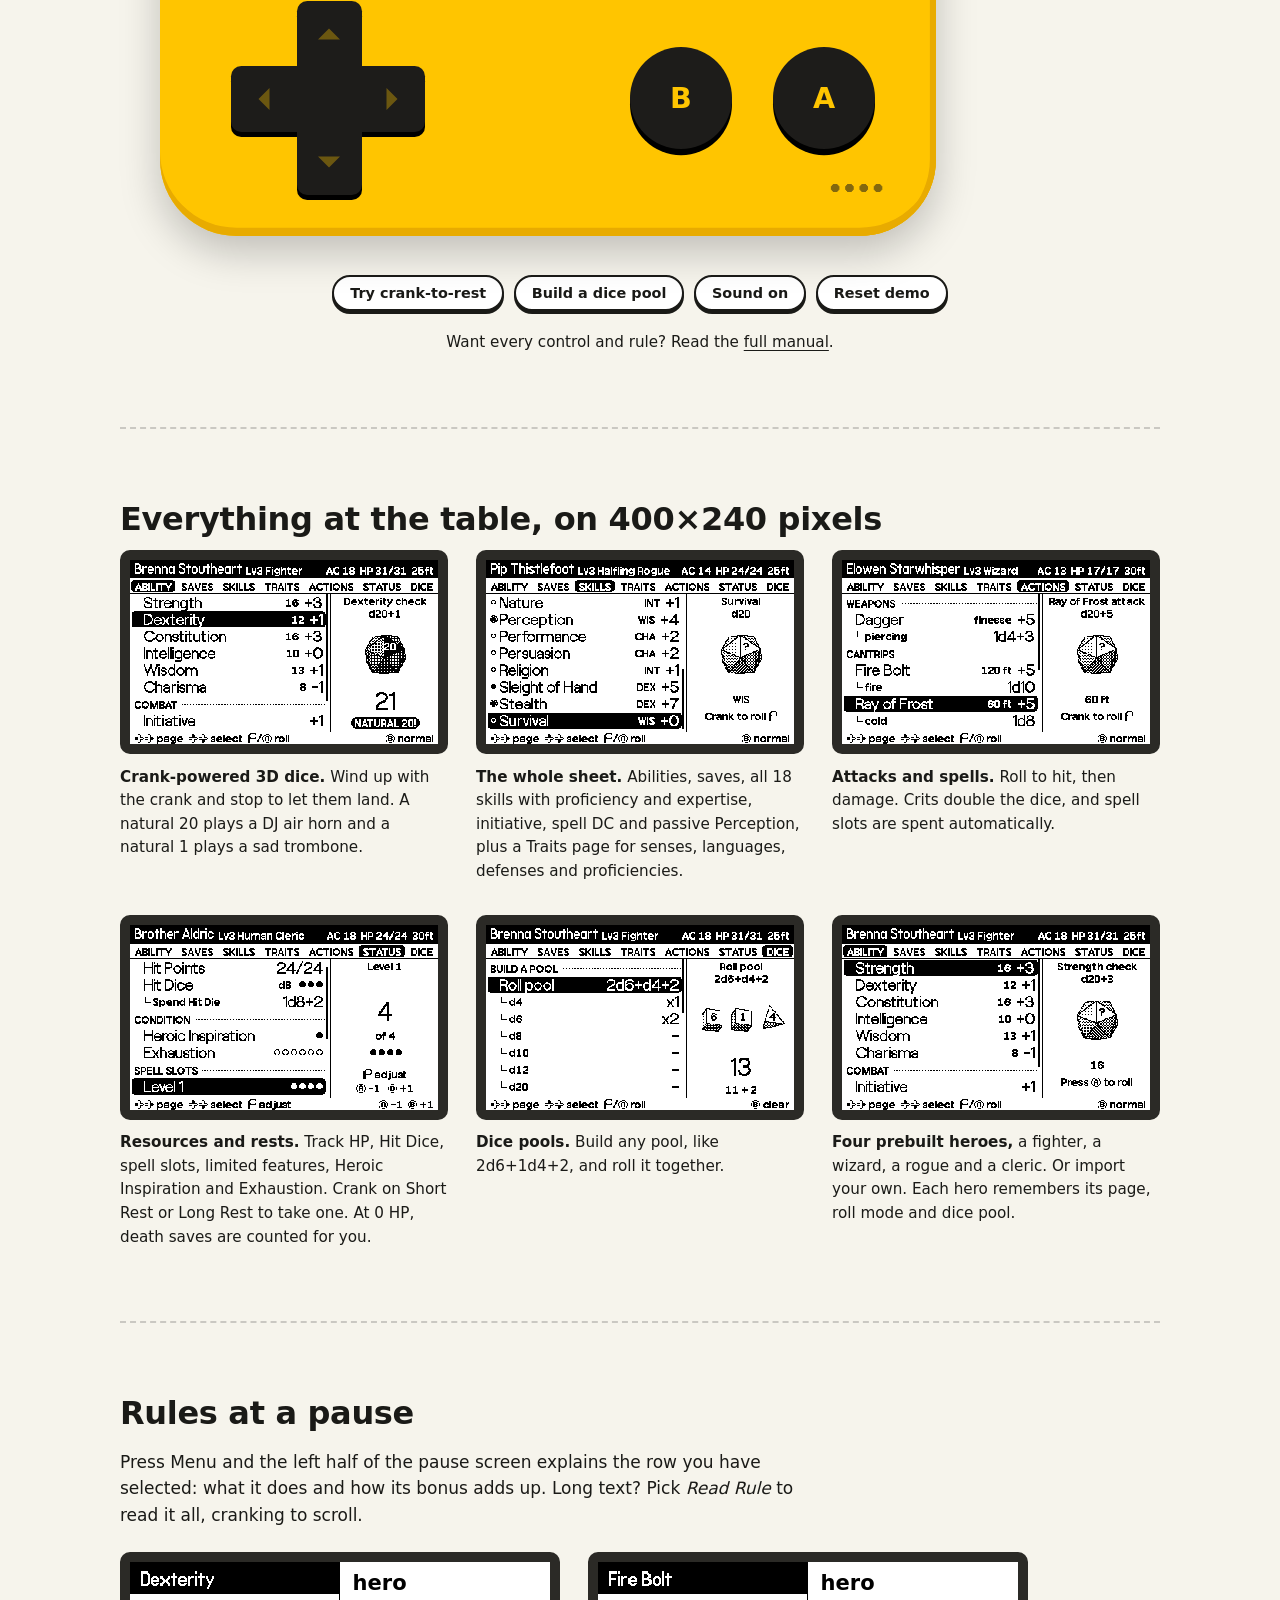
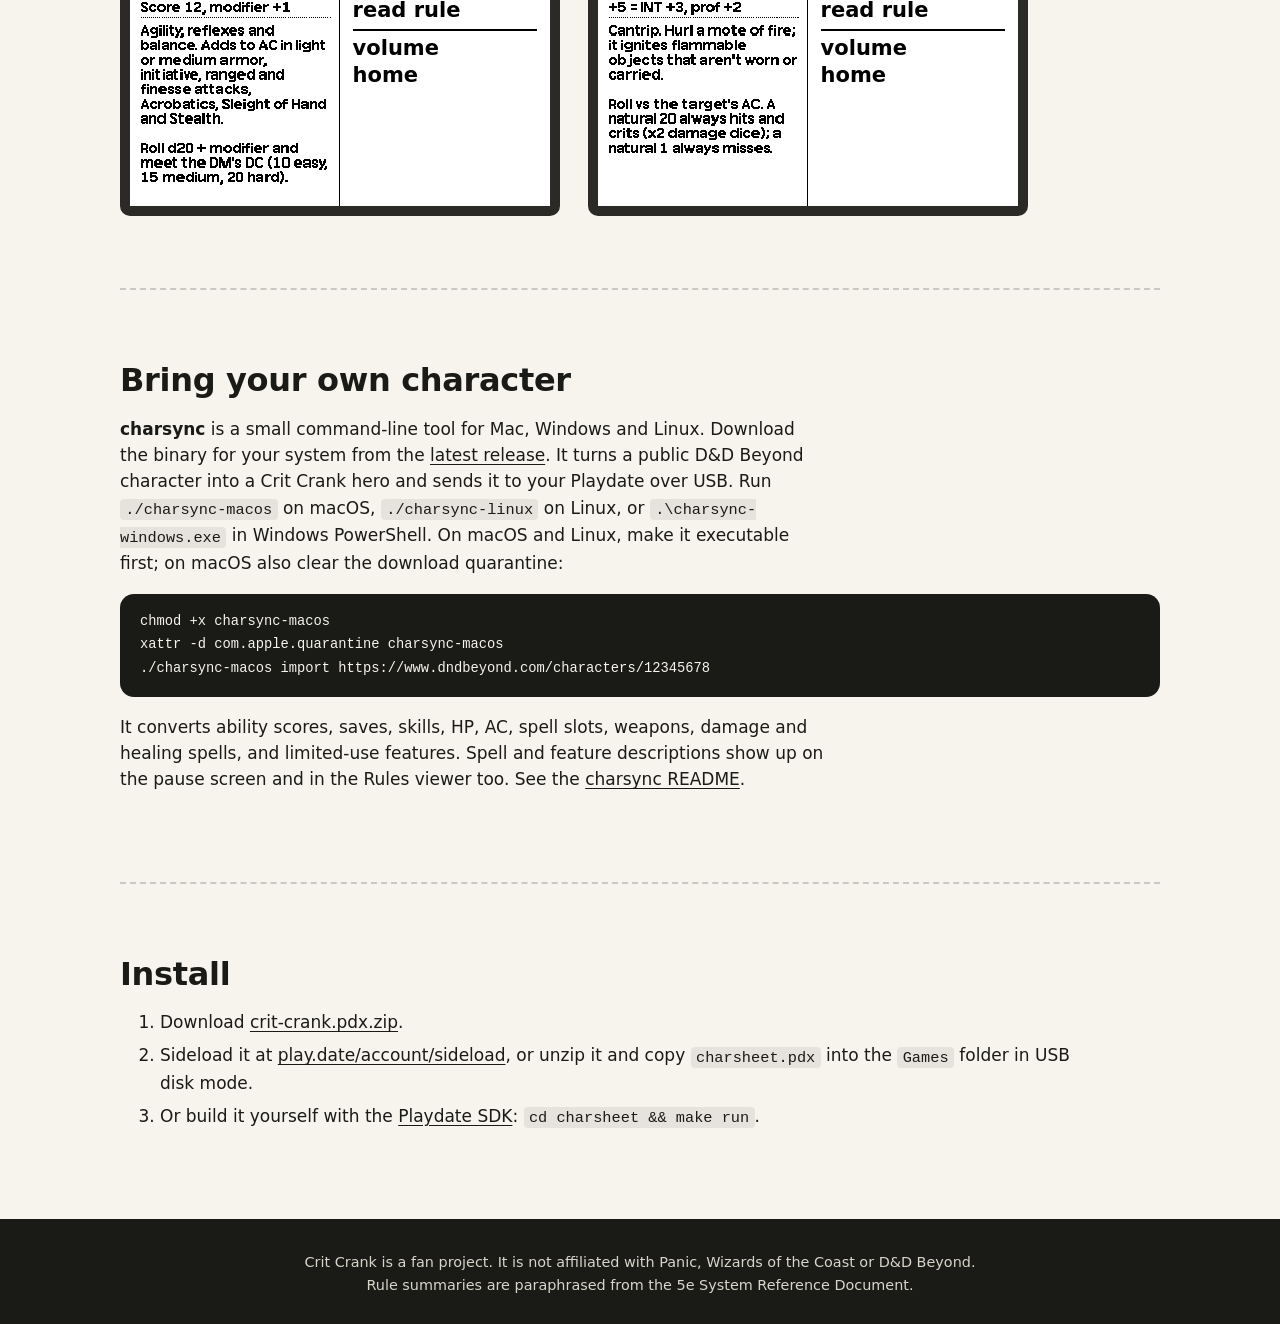
==== commit 75761834: "Note Ⓐ's counter behavior in the demo key hint Co-authored-by: Copilot App <223556219+Copilot@users." ====
--- a/site/index.html
+++ b/site/index.html
@@ -29,7 +29,7 @@
 	<main id="main">
 		<section class="demo" aria-labelledby="demo-title">
 			<h2 id="demo-title">Try it</h2>
-			<p class="hint">This is the real game, ported to your browser. Drag the crank in a circle (or scroll over the screen) to roll. Click the buttons or use the keys: <kbd>↑</kbd><kbd>↓</kbd> pick a row, <kbd>←</kbd><kbd>→</kbd> switch pages, <kbd>X</kbd> is Ⓐ (quick-roll), <kbd>Z</kbd> is Ⓑ (advantage, or critical on damage), <kbd>[</kbd><kbd>]</kbd> (or arrows on the focused crank) turn the crank and <kbd>Esc</kbd> is Menu.</p>
+			<p class="hint">This is the real game, ported to your browser. Drag the crank in a circle (or scroll over the screen) to roll. Click the buttons or use the keys: <kbd>↑</kbd><kbd>↓</kbd> pick a row, <kbd>←</kbd><kbd>→</kbd> switch pages, <kbd>X</kbd> is Ⓐ (read the row's rule, or −1 on a counter), <kbd>Z</kbd> is Ⓑ (advantage, or critical on damage), <kbd>[</kbd><kbd>]</kbd> (or arrows on the focused crank) turn the crank and <kbd>Esc</kbd> is Menu.</p>
 			<div class="pd" data-sim>
 				<div class="pd-body">
 					<span class="pd-lock" aria-hidden="true"></span>
@@ -117,7 +117,7 @@
 			<h2 id="install-title">Install</h2>
 			<ol>
 				<li>Download <a href="https://github.com/darthtrevino/crit-crank/releases/latest/download/crit-crank.pdx.zip">crit-crank.pdx.zip</a>.</li>
-				<li>Sideload it at <a href="https://play.date/account/sideload/">play.date/account/sideload</a>, or unzip it and copy <code>critcrank.pdx</code> into the <code>Games</code> folder in USB disk mode.</li>
+				<li>Sideload it at <a href="https://play.date/account/sideload/">play.date/account/sideload</a>, or unzip it and copy <code>charsheet.pdx</code> into the <code>Games</code> folder in USB disk mode.</li>
 				<li>Or build it yourself with the <a href="https://play.date/dev/">Playdate SDK</a>: <code>cd charsheet &amp;&amp; make run</code>.</li>
 			</ol>
 		</section>
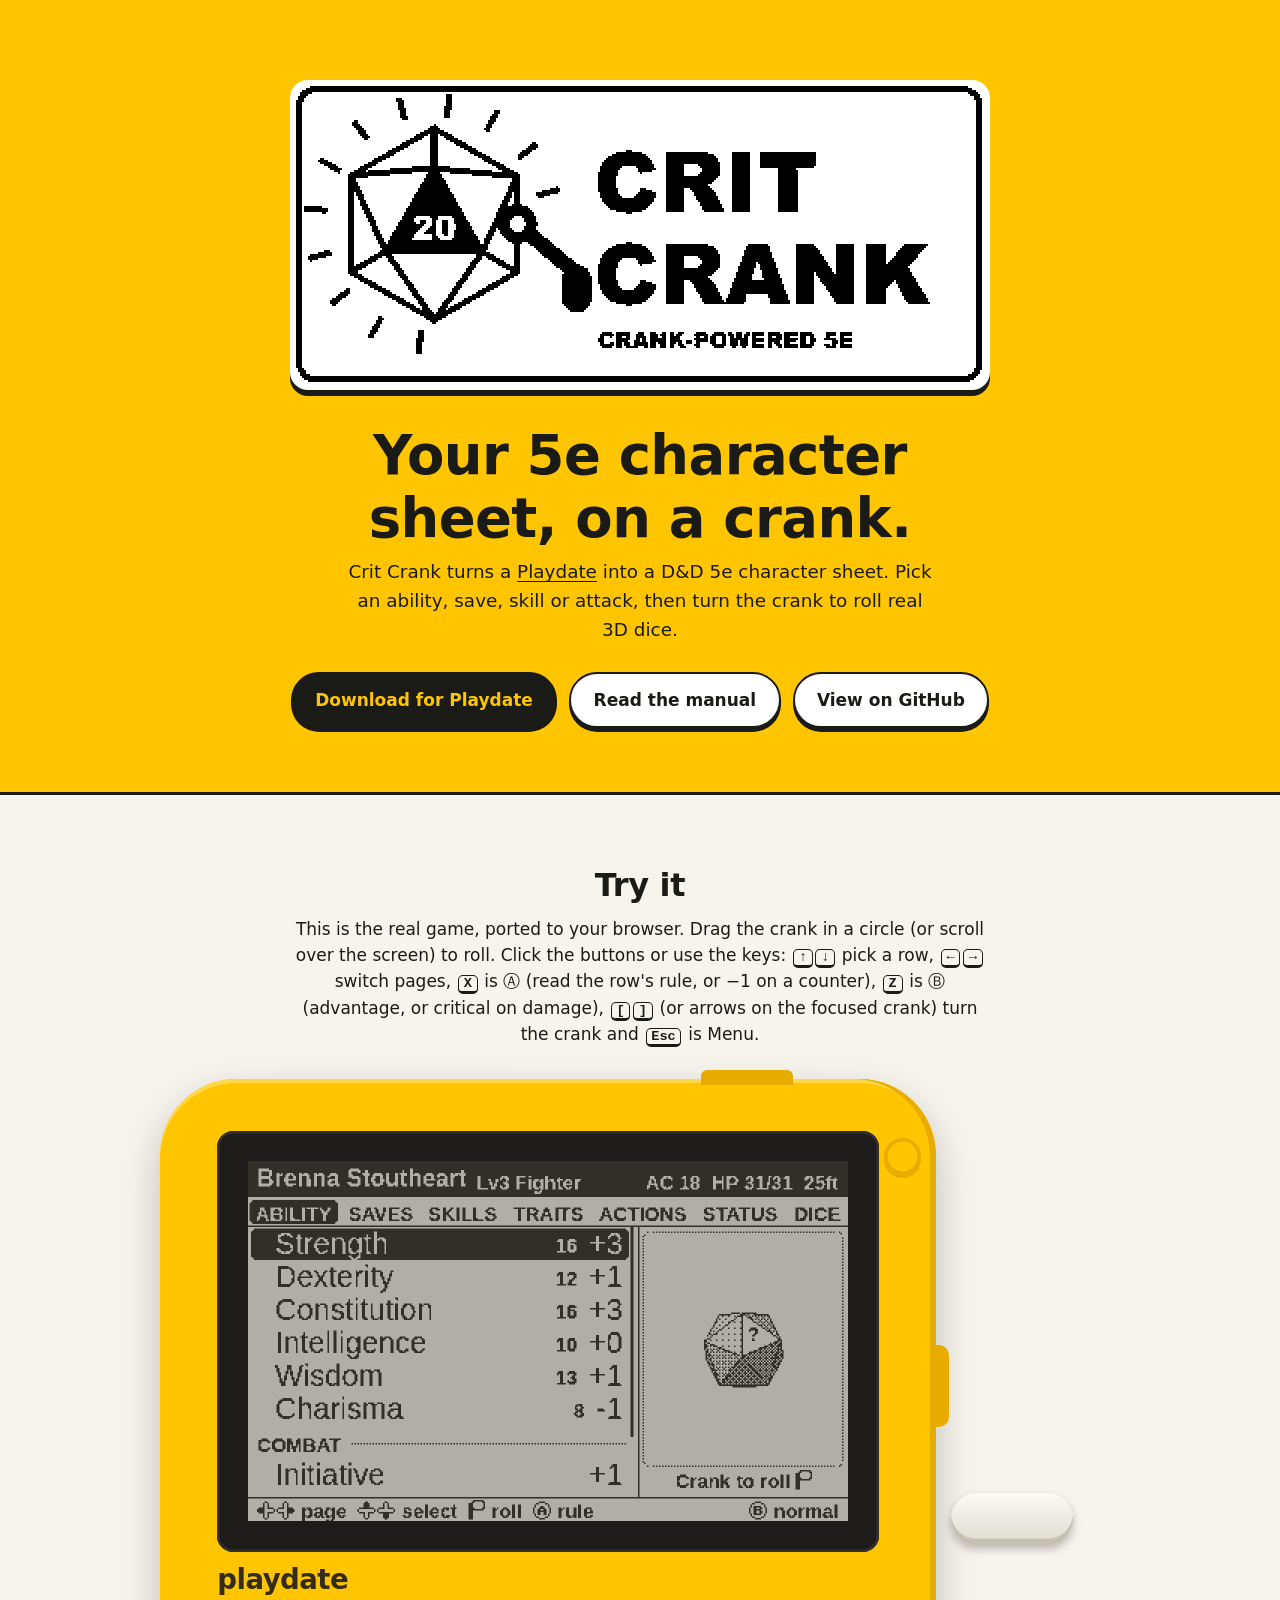
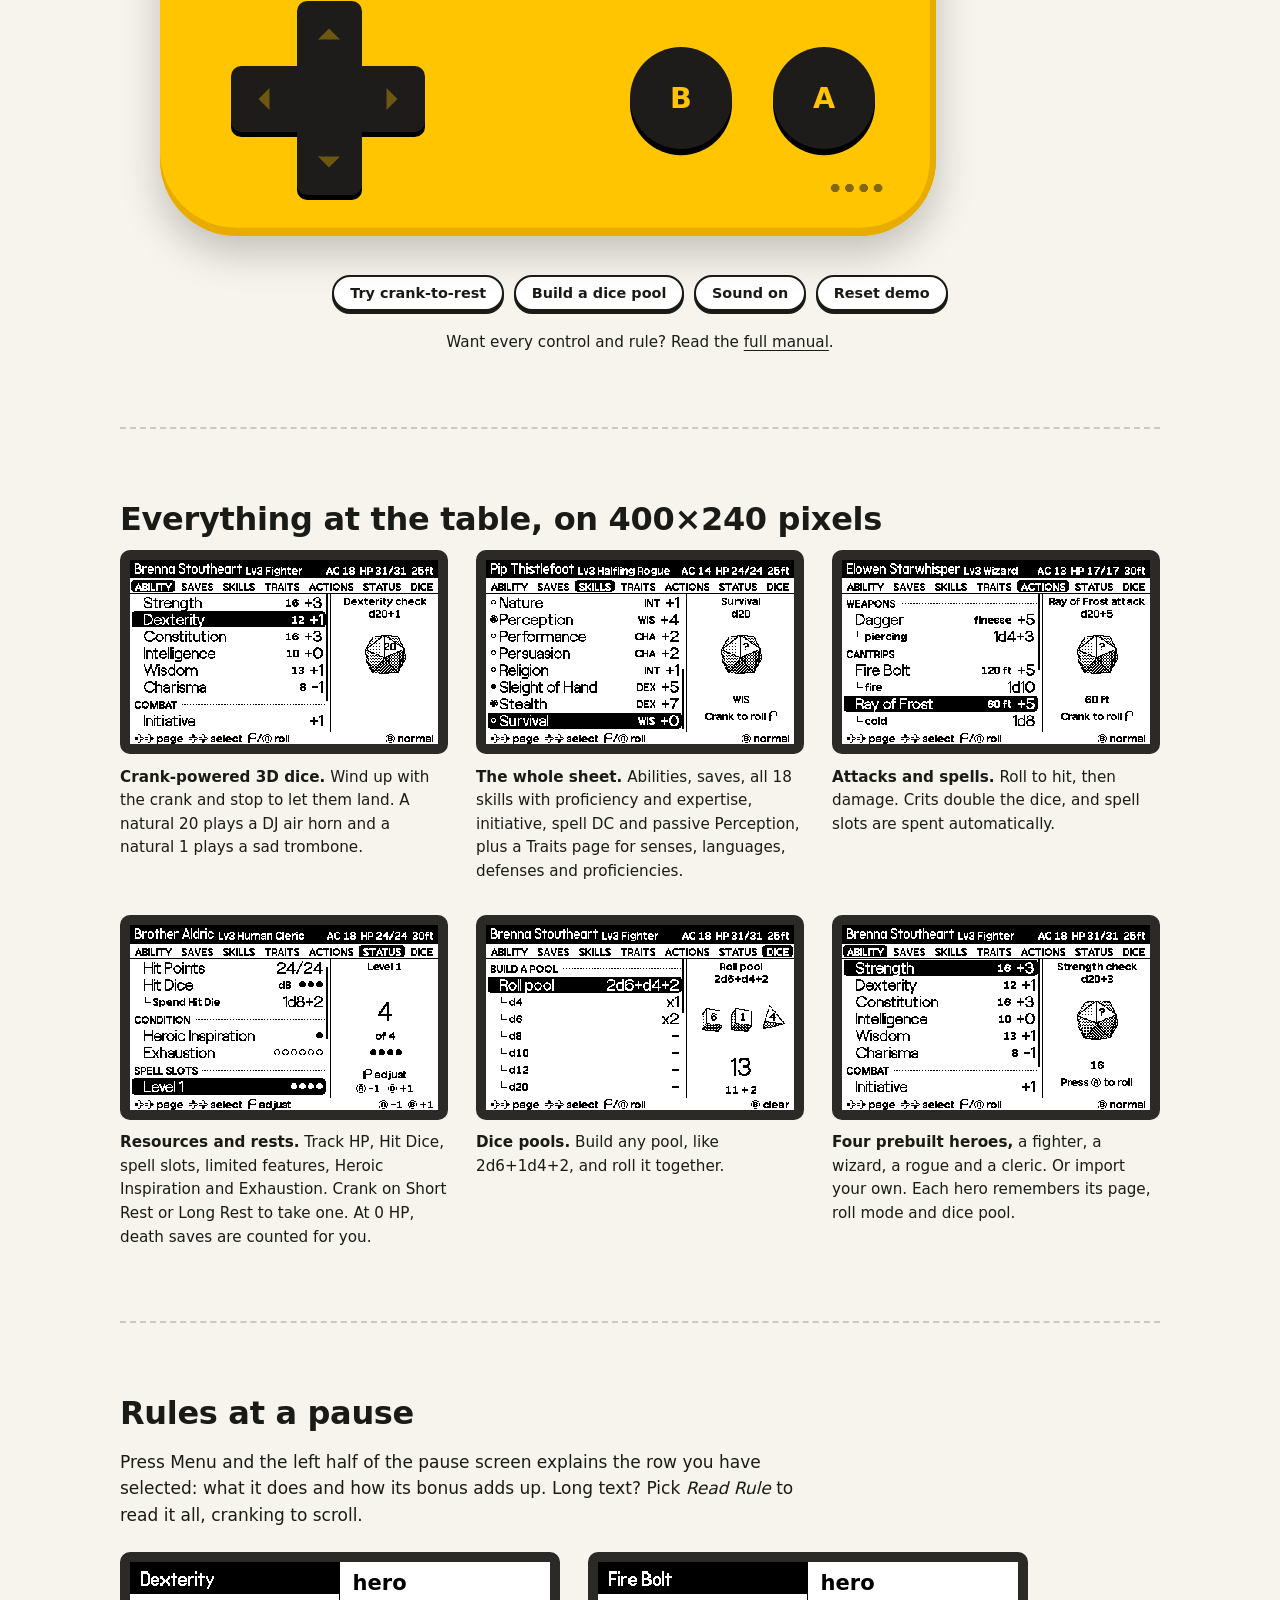
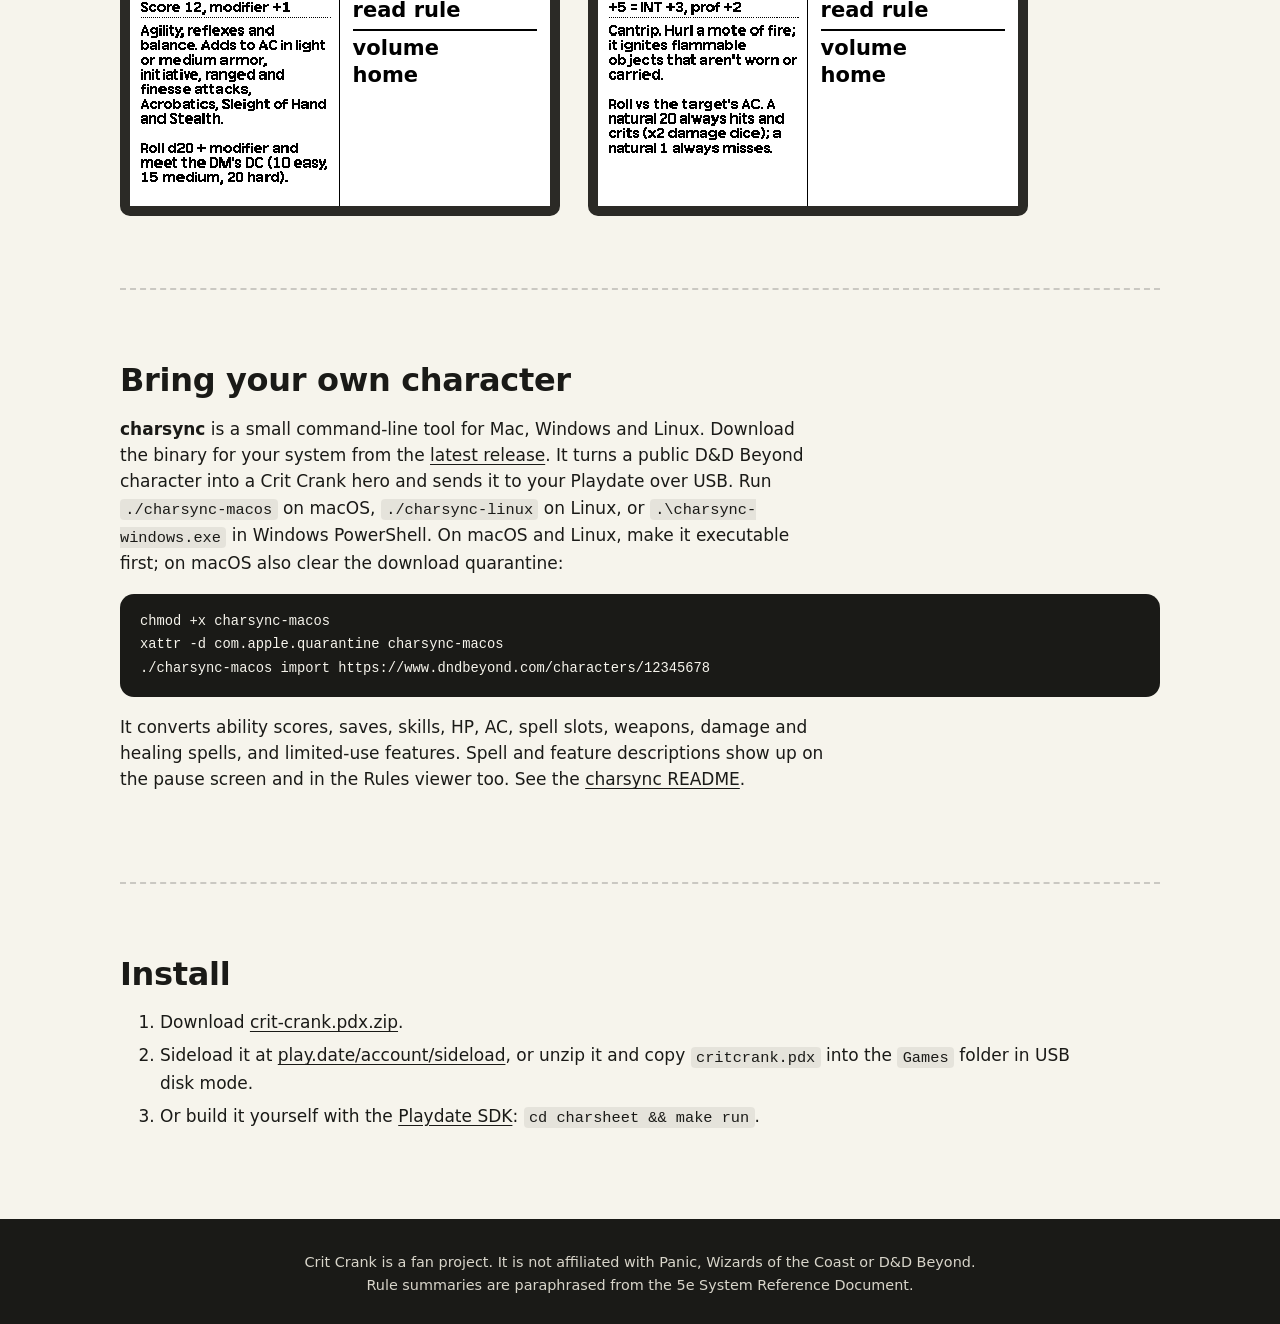
==== commit 1fdcd8c2: "Show roll results on the tray hint line instead of a popover The total and breakdown now replace "Cr" ====
--- a/site/index.html
+++ b/site/index.html
@@ -69,7 +69,7 @@
 			<h2 id="features-title">Everything at the table, on 400×240 pixels</h2>
 			<div class="grid">
 				<figure>
-					<img class="pixel" src="assets/nat20.gif" width="400" height="240" alt="A d20 tumbling on screen and landing on a natural 20, with a NATURAL 20 badge">
+					<img class="pixel" src="assets/nat20.gif" width="400" height="240" alt="A d20 tumbling on screen and landing on a natural 20, with a NAT 20 result line">
 					<figcaption><b>Crank-powered 3D dice.</b> Wind up with the crank and stop to let them land. A natural 20 plays a DJ air horn and a natural 1 plays a sad trombone.</figcaption>
 				</figure>
 				<figure>
@@ -117,7 +117,7 @@
 			<h2 id="install-title">Install</h2>
 			<ol>
 				<li>Download <a href="https://github.com/darthtrevino/crit-crank/releases/latest/download/crit-crank.pdx.zip">crit-crank.pdx.zip</a>.</li>
-				<li>Sideload it at <a href="https://play.date/account/sideload/">play.date/account/sideload</a>, or unzip it and copy <code>charsheet.pdx</code> into the <code>Games</code> folder in USB disk mode.</li>
+				<li>Sideload it at <a href="https://play.date/account/sideload/">play.date/account/sideload</a>, or unzip it and copy <code>critcrank.pdx</code> into the <code>Games</code> folder in USB disk mode.</li>
 				<li>Or build it yourself with the <a href="https://play.date/dev/">Playdate SDK</a>: <code>cd charsheet &amp;&amp; make run</code>.</li>
 			</ol>
 		</section>
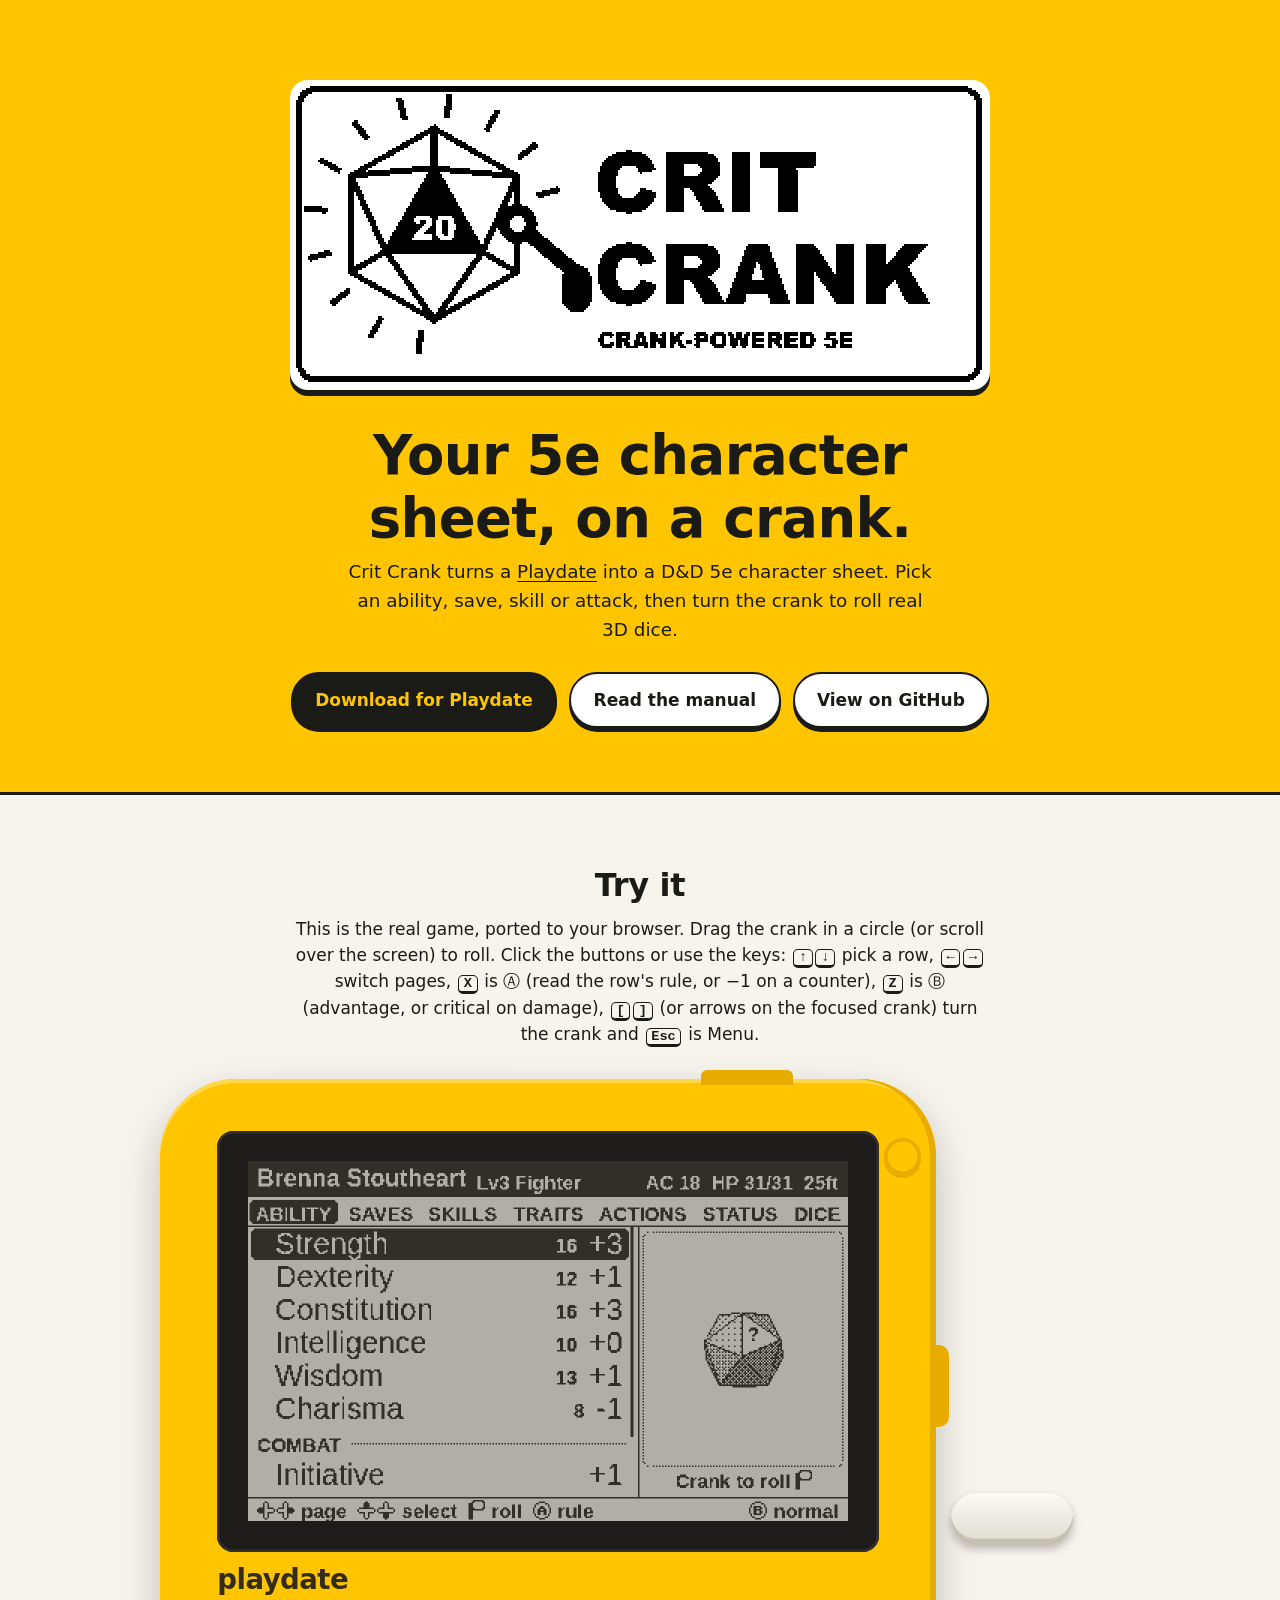
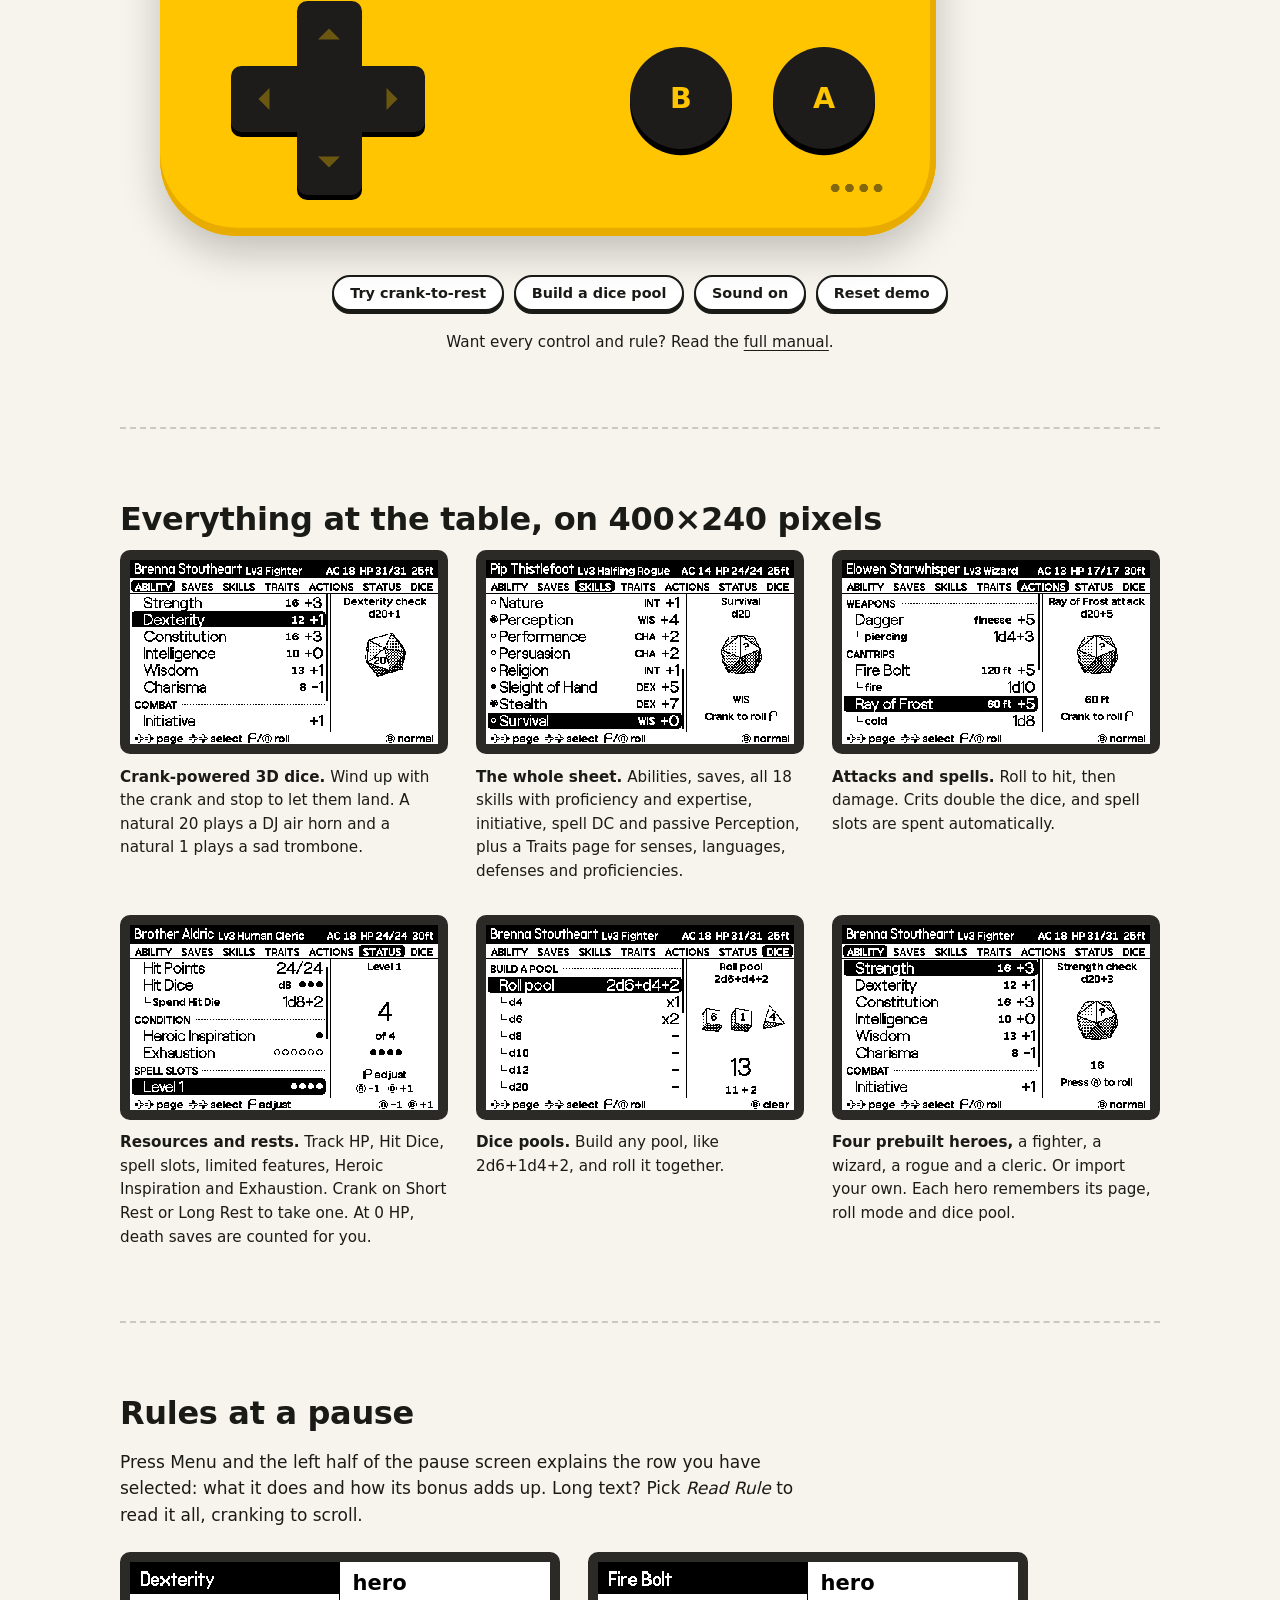
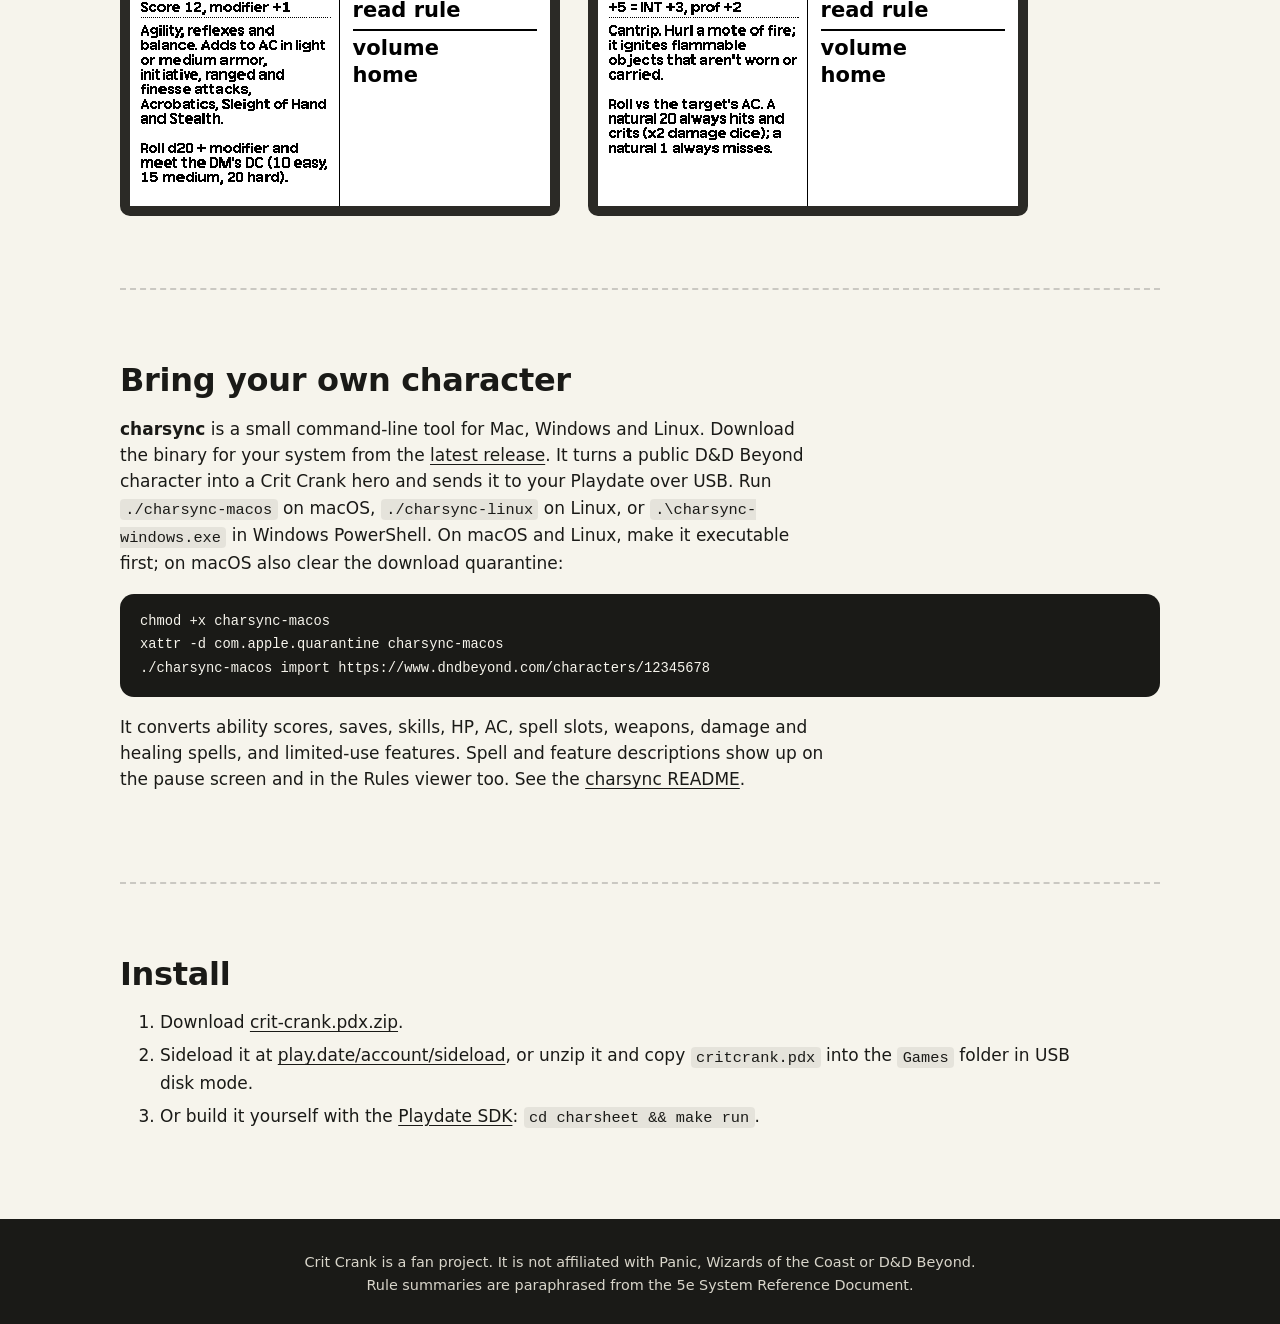
==== commit 429ec441: "Roll dice only with the crank; A opens the row's rule (#28) * Roll dice only with the crank; Ⓐ opens" ====
--- a/site/index.html
+++ b/site/index.html
@@ -69,7 +69,7 @@
 			<h2 id="features-title">Everything at the table, on 400×240 pixels</h2>
 			<div class="grid">
 				<figure>
-					<img class="pixel" src="assets/nat20.gif" width="400" height="240" alt="A d20 tumbling on screen and landing on a natural 20, with a NAT 20 result line">
+					<img class="pixel" src="assets/nat20.gif" width="400" height="240" alt="A d20 tumbling on screen and landing on a natural 20, with a NATURAL 20 badge">
 					<figcaption><b>Crank-powered 3D dice.</b> Wind up with the crank and stop to let them land. A natural 20 plays a DJ air horn and a natural 1 plays a sad trombone.</figcaption>
 				</figure>
 				<figure>
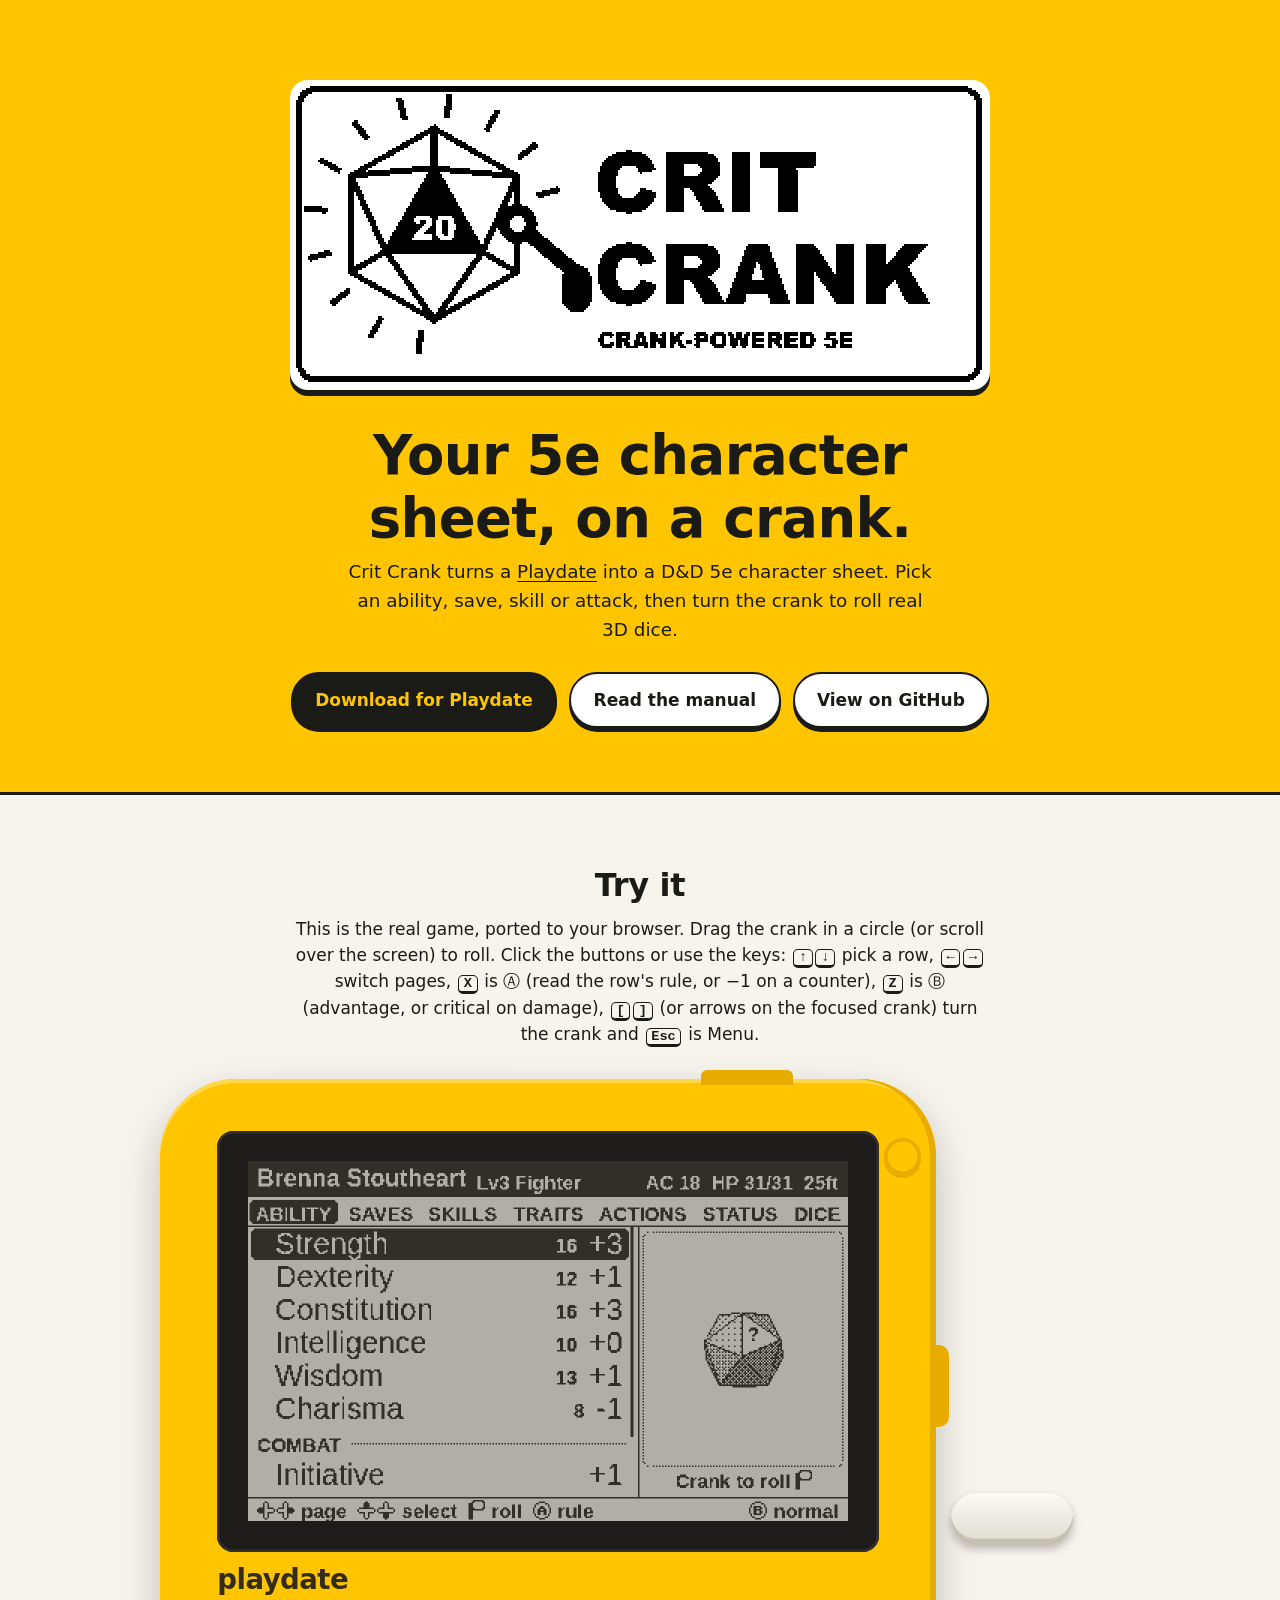
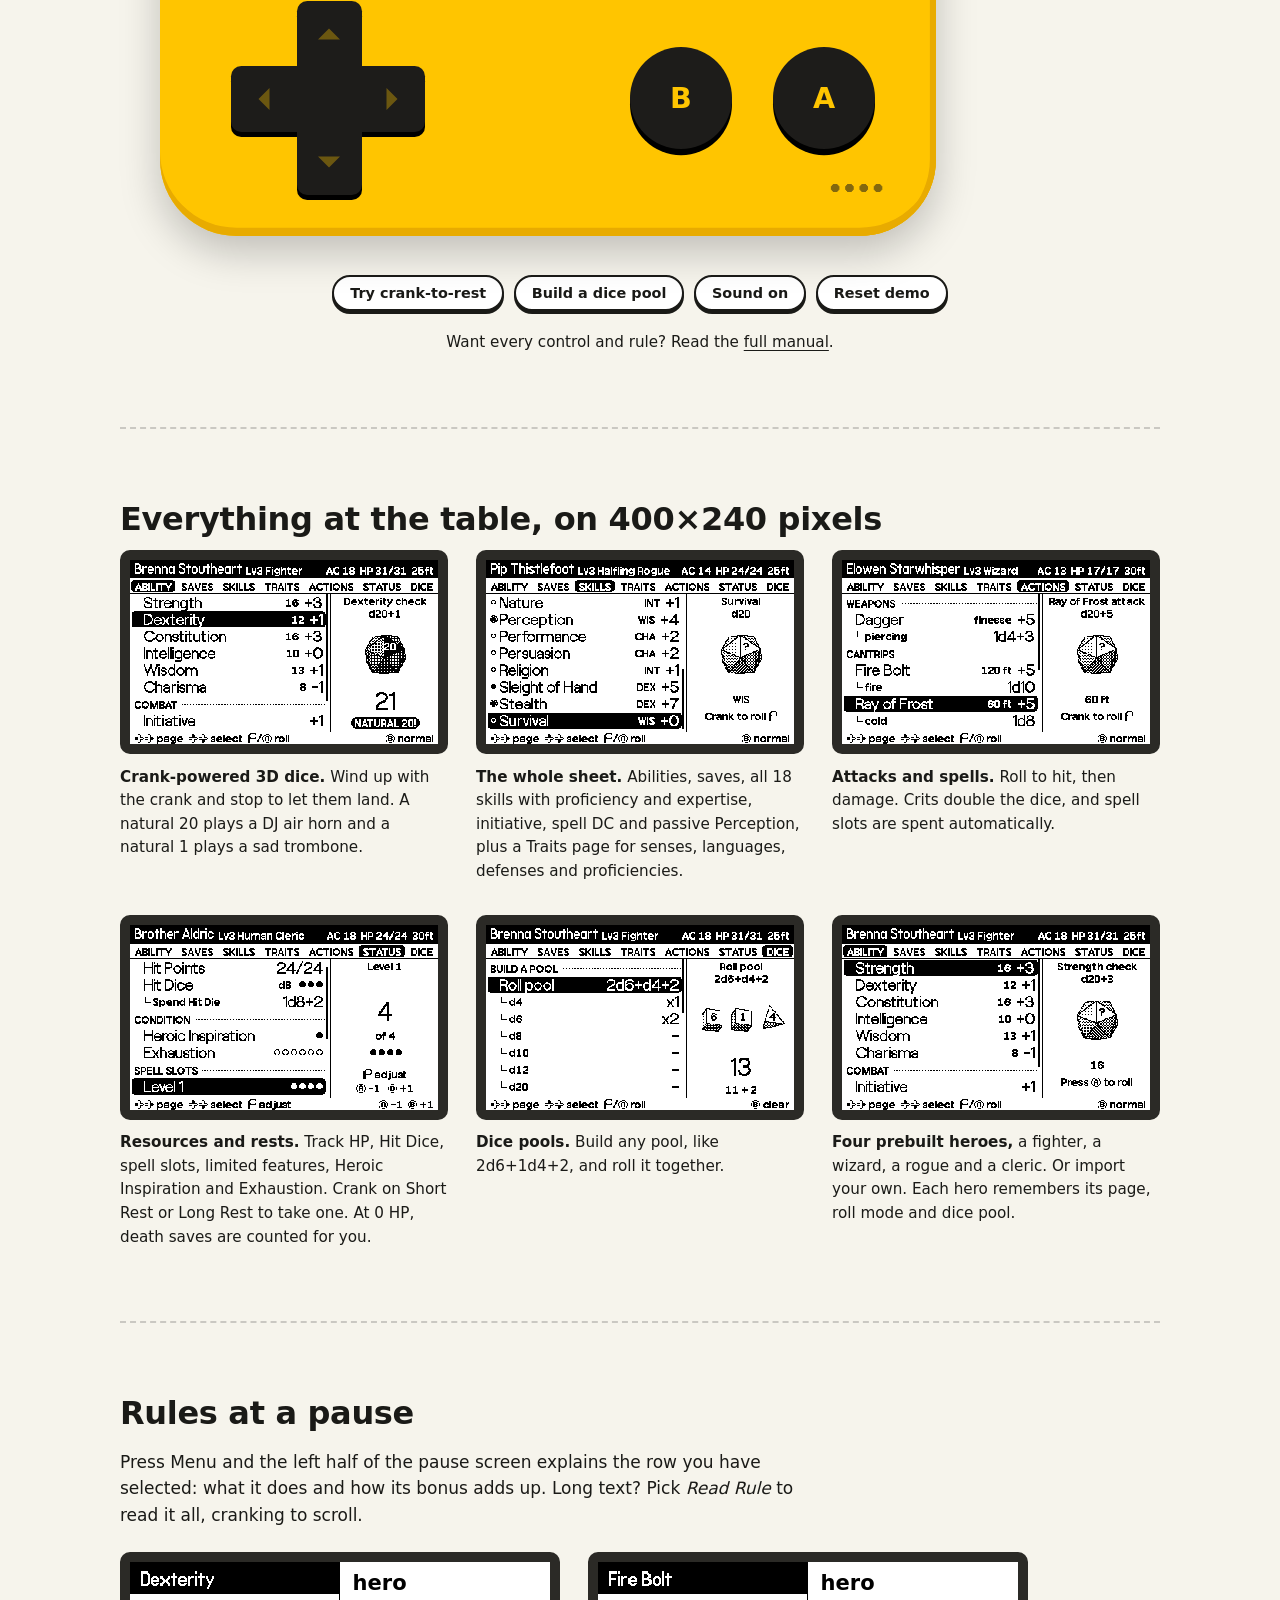
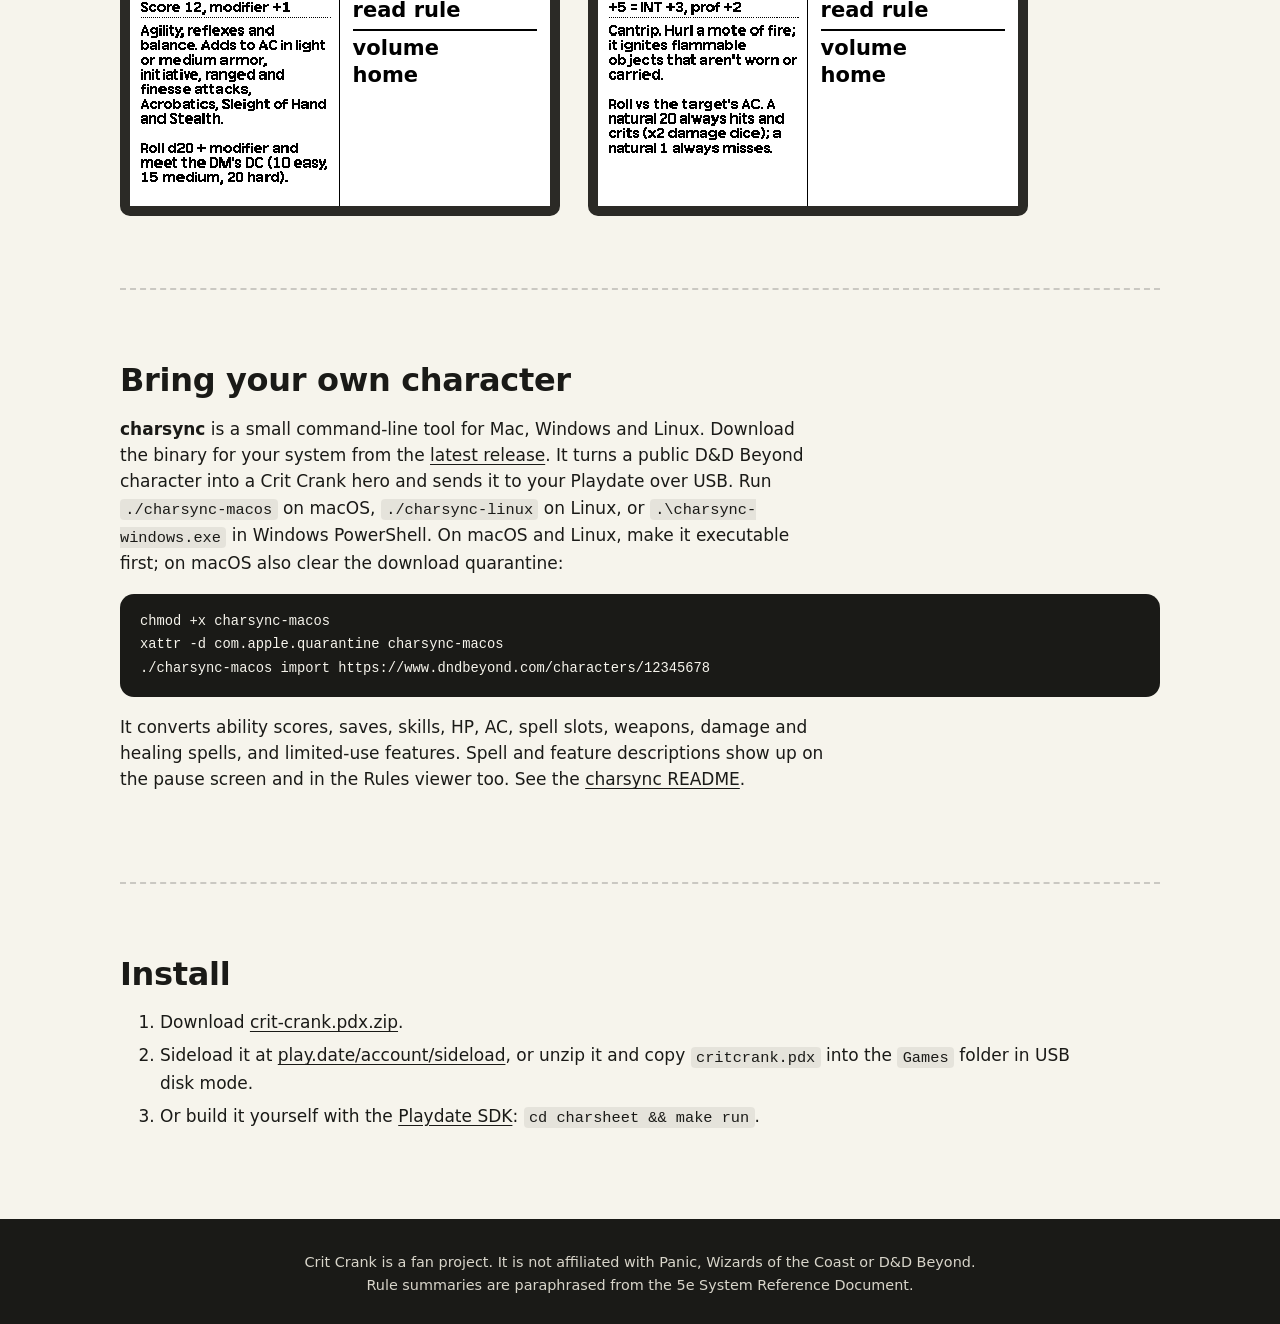
==== commit 5990726e: "Show roll results on the tray hint line instead of a popover (#29) The total and breakdown now repla" ====
--- a/site/index.html
+++ b/site/index.html
@@ -69,7 +69,7 @@
 			<h2 id="features-title">Everything at the table, on 400×240 pixels</h2>
 			<div class="grid">
 				<figure>
-					<img class="pixel" src="assets/nat20.gif" width="400" height="240" alt="A d20 tumbling on screen and landing on a natural 20, with a NATURAL 20 badge">
+					<img class="pixel" src="assets/nat20.gif" width="400" height="240" alt="A d20 tumbling on screen and landing on a natural 20, with a NAT 20 result line">
 					<figcaption><b>Crank-powered 3D dice.</b> Wind up with the crank and stop to let them land. A natural 20 plays a DJ air horn and a natural 1 plays a sad trombone.</figcaption>
 				</figure>
 				<figure>
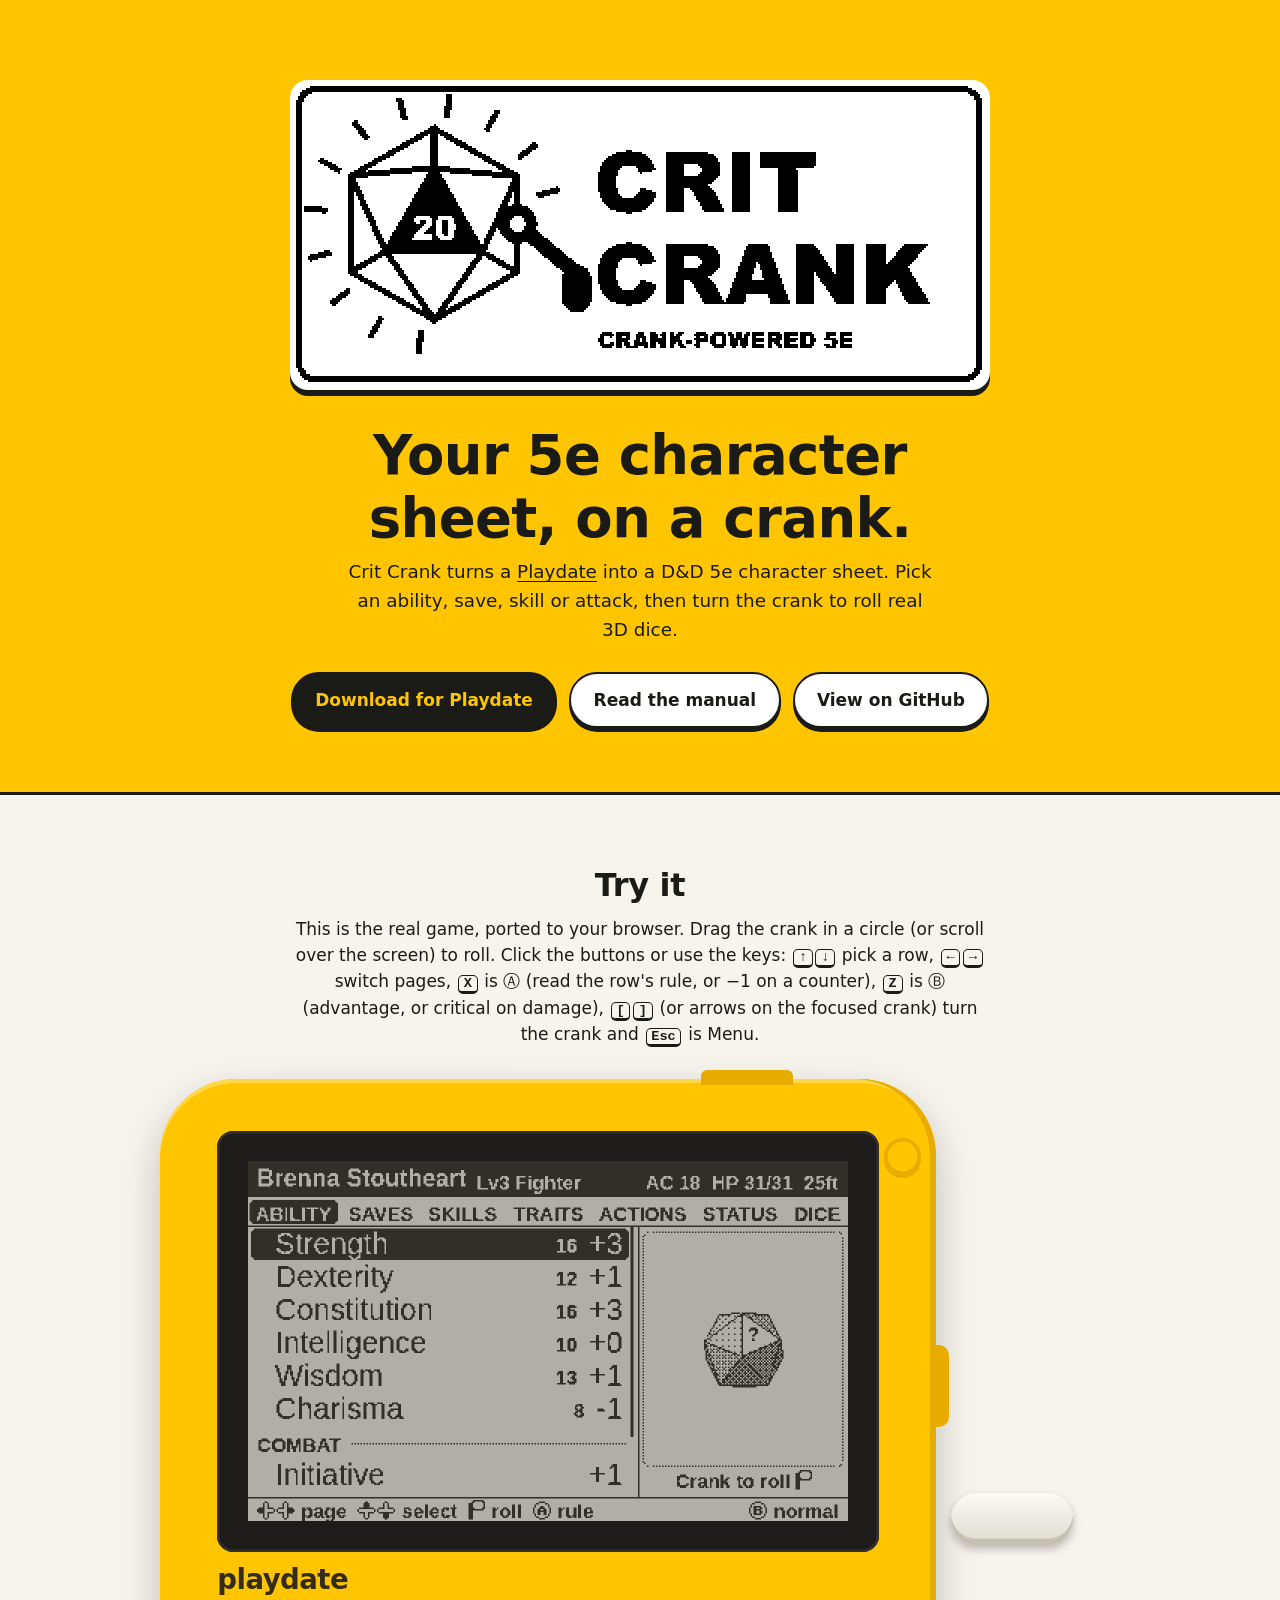
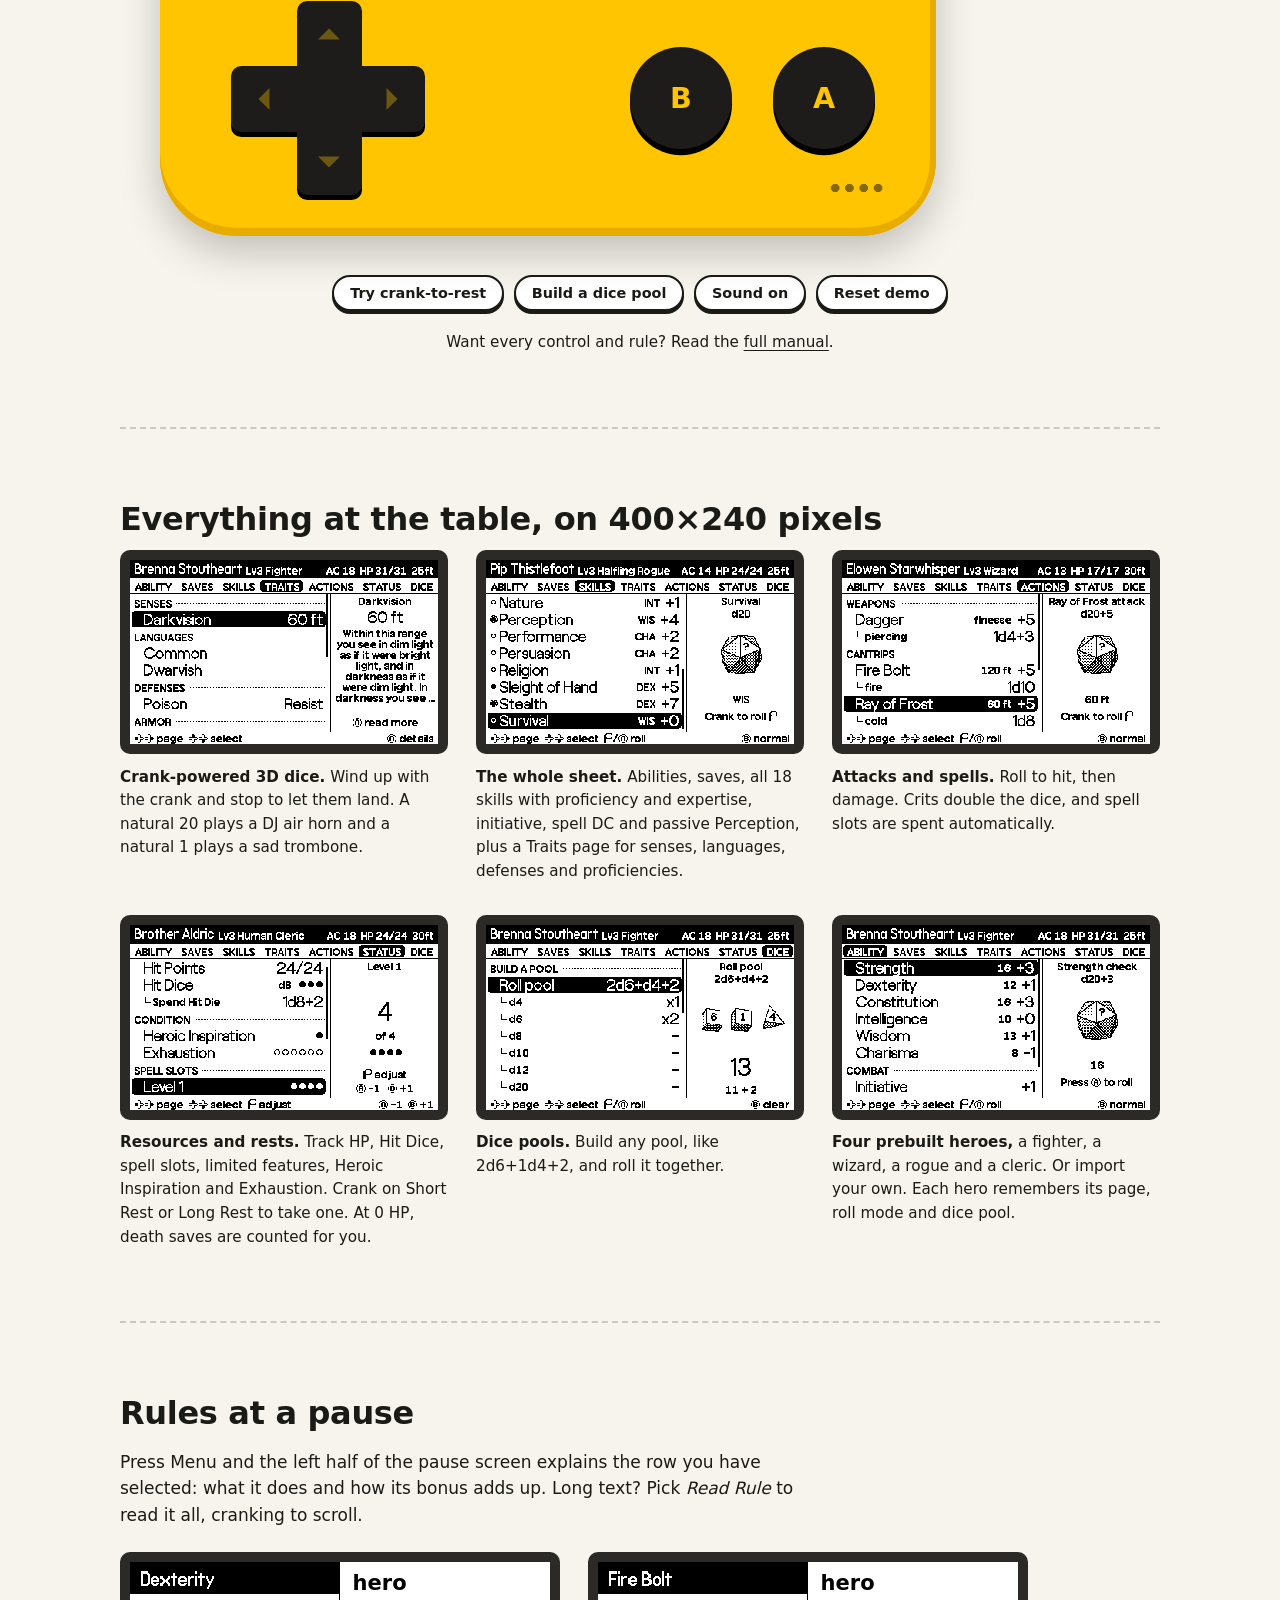
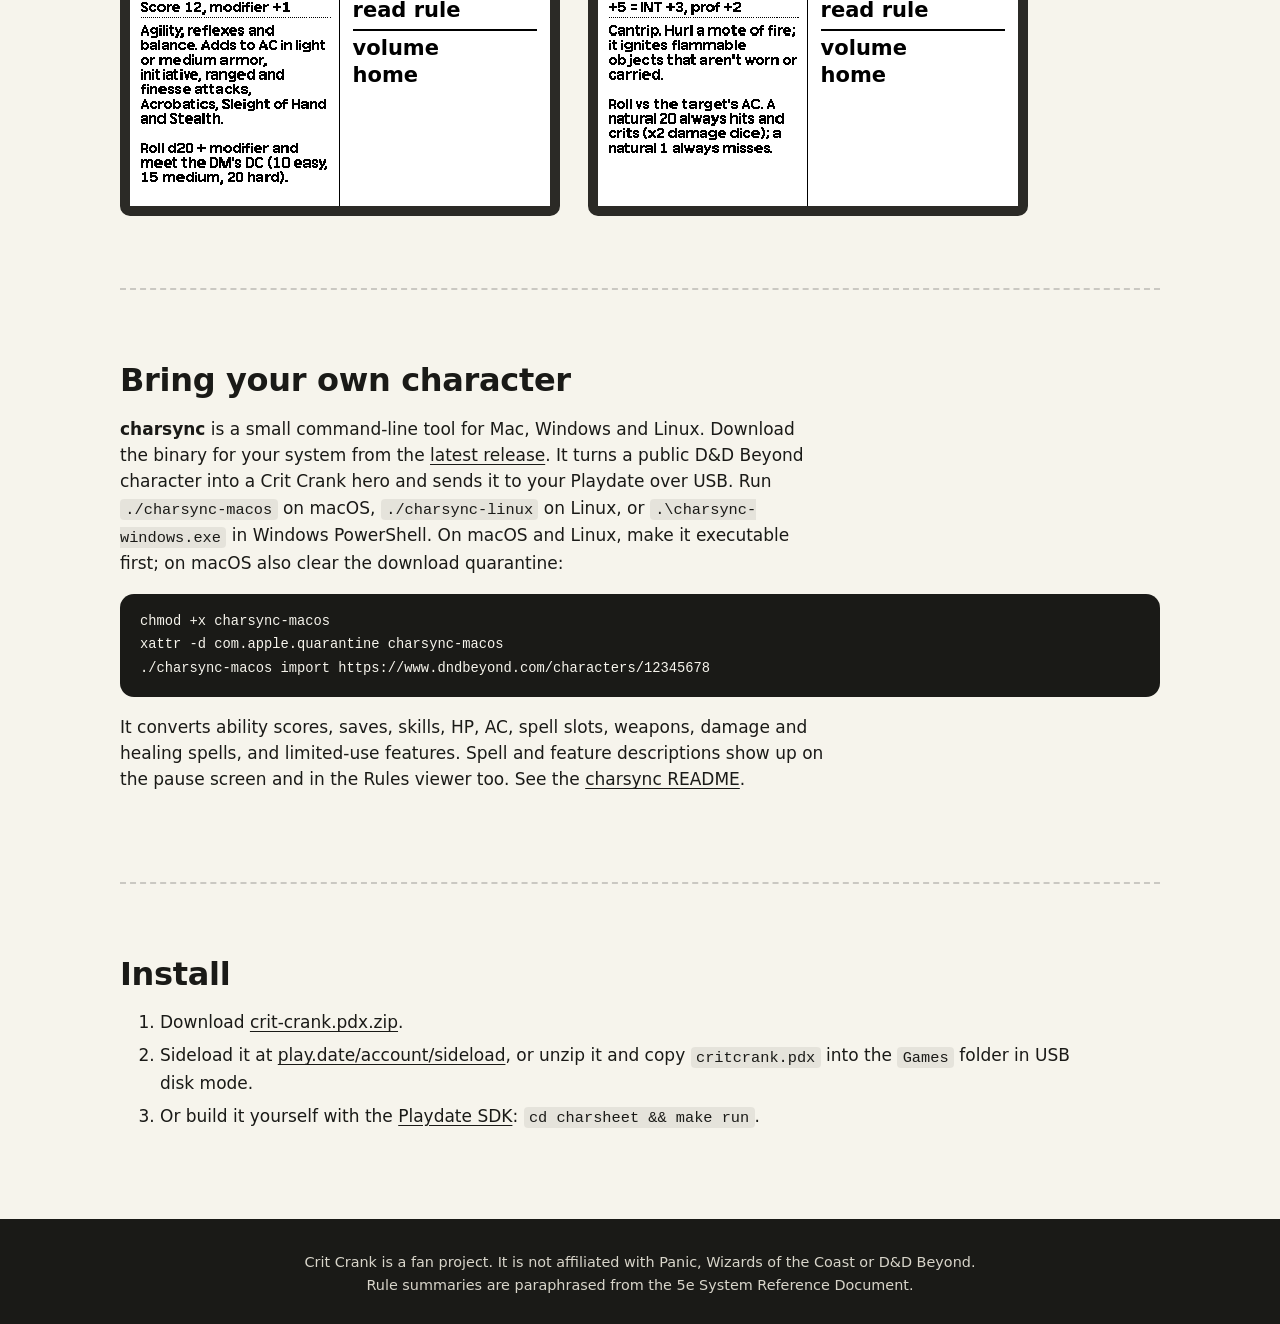
==== commit 22a9192f: "Refresh the natural 20 GIF for the README and site Re-record from the current game: crank-only rolli" ====
--- a/site/index.html
+++ b/site/index.html
@@ -69,7 +69,7 @@
 			<h2 id="features-title">Everything at the table, on 400×240 pixels</h2>
 			<div class="grid">
 				<figure>
-					<img class="pixel" src="assets/nat20.gif" width="400" height="240" alt="A d20 tumbling on screen and landing on a natural 20, with a NAT 20 result line">
+					<img class="pixel" src="assets/nat20.gif" width="400" height="240" alt="Two d20s tumbling in the dice tray on an Athletics check with advantage, landing on a natural 20 with a NATURAL 20! badge">
 					<figcaption><b>Crank-powered 3D dice.</b> Wind up with the crank and stop to let them land. A natural 20 plays a DJ air horn and a natural 1 plays a sad trombone.</figcaption>
 				</figure>
 				<figure>
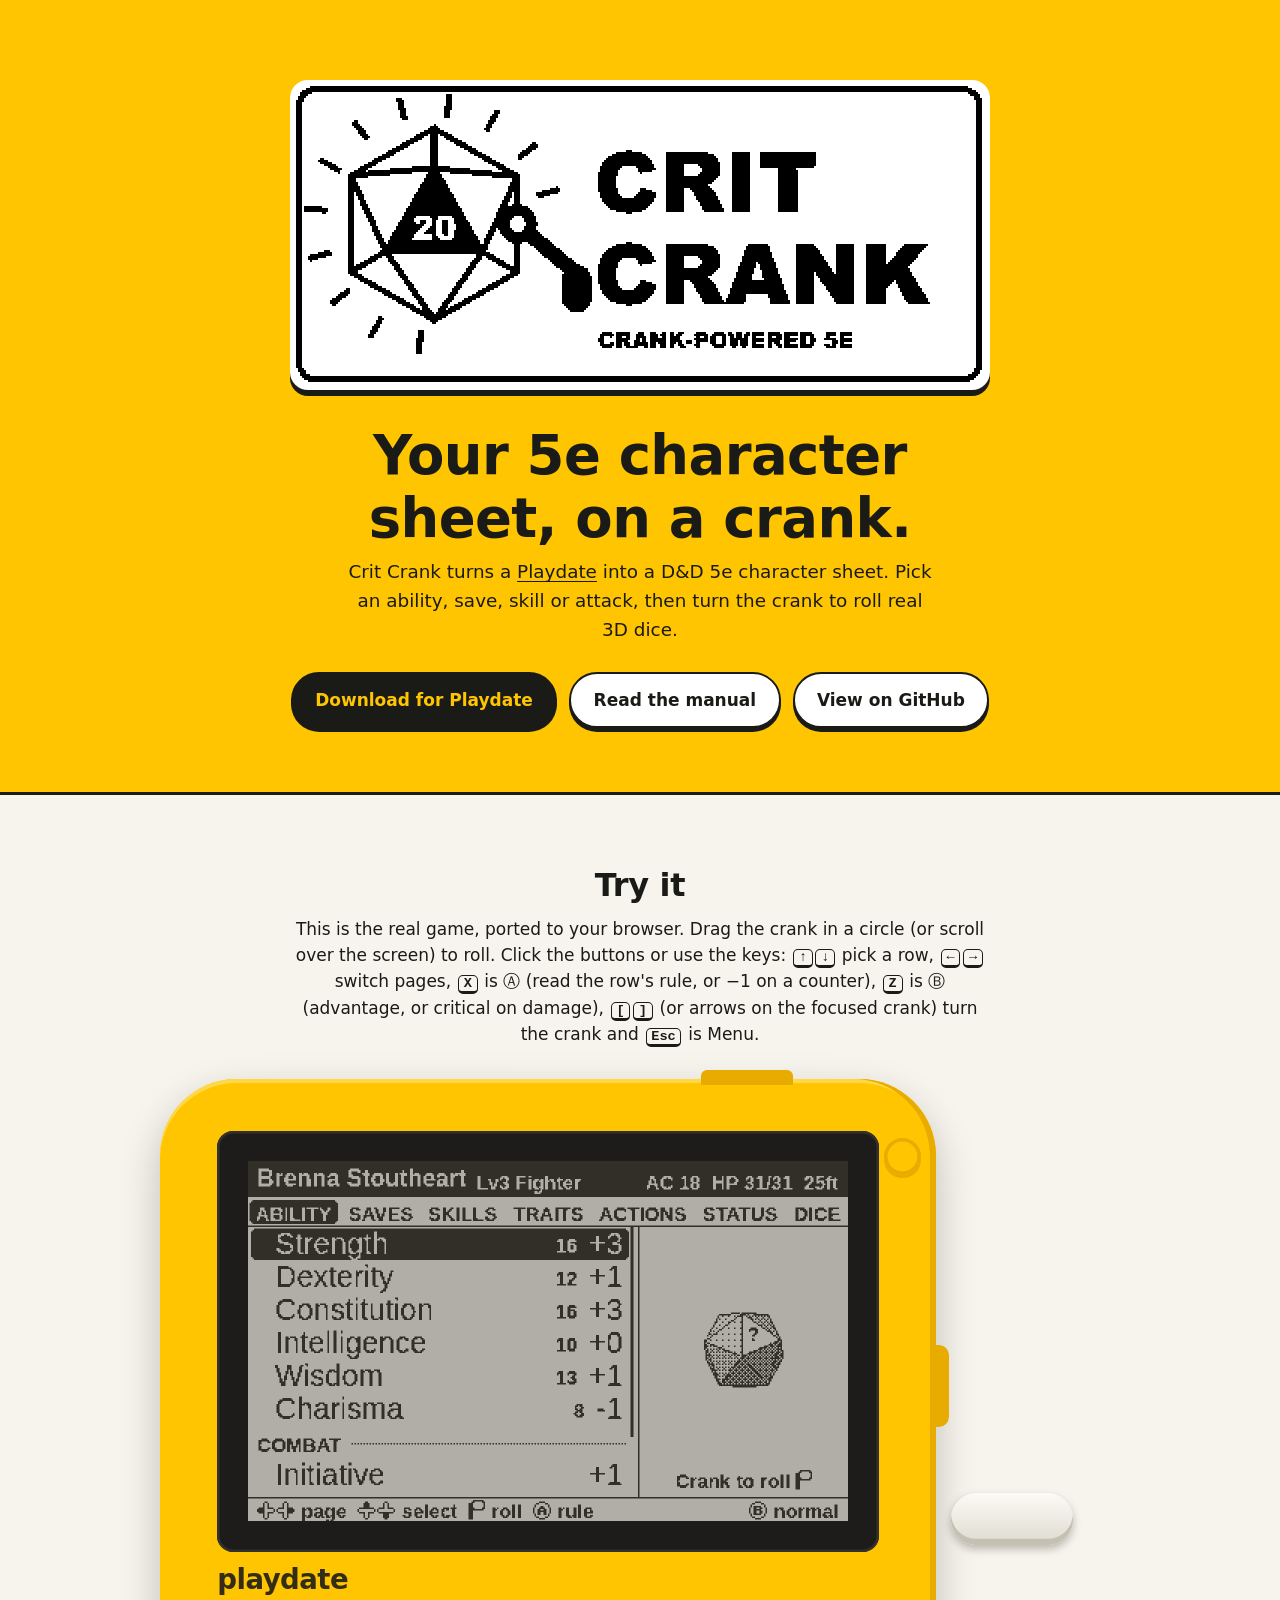
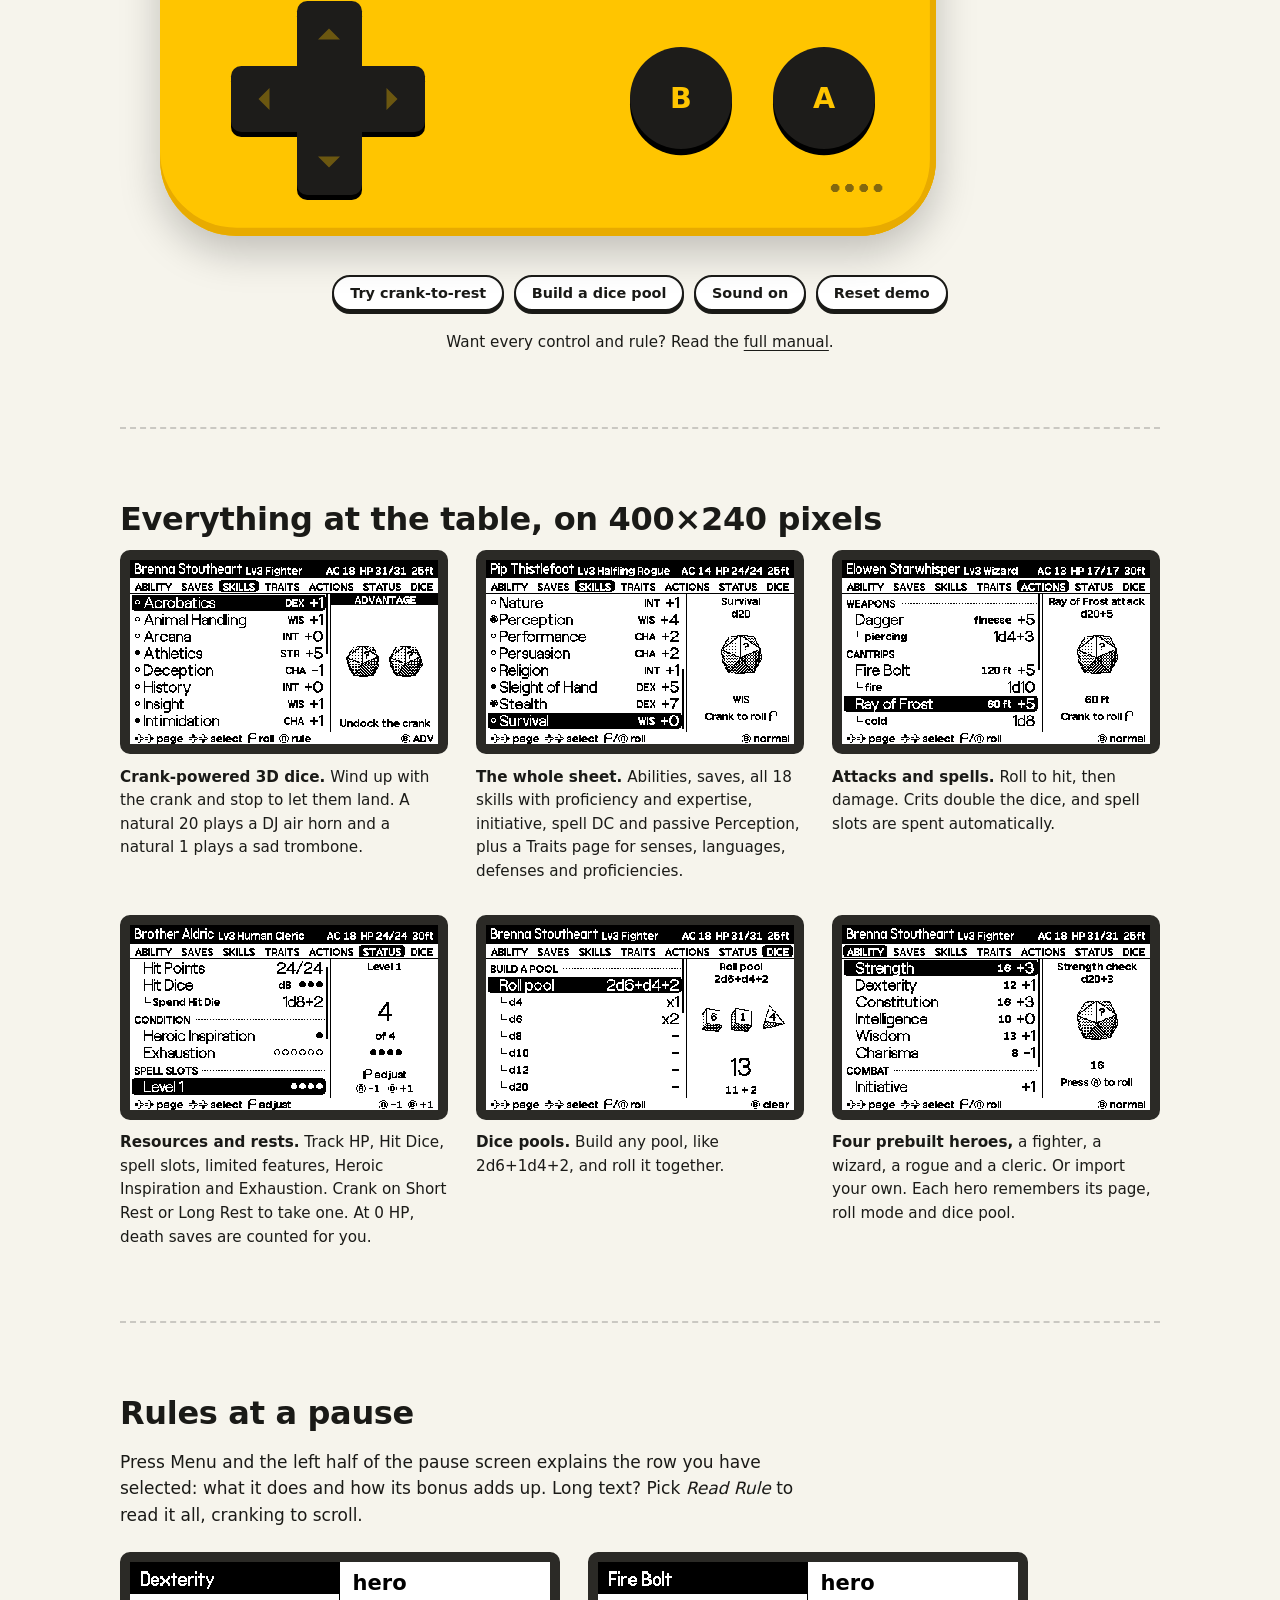
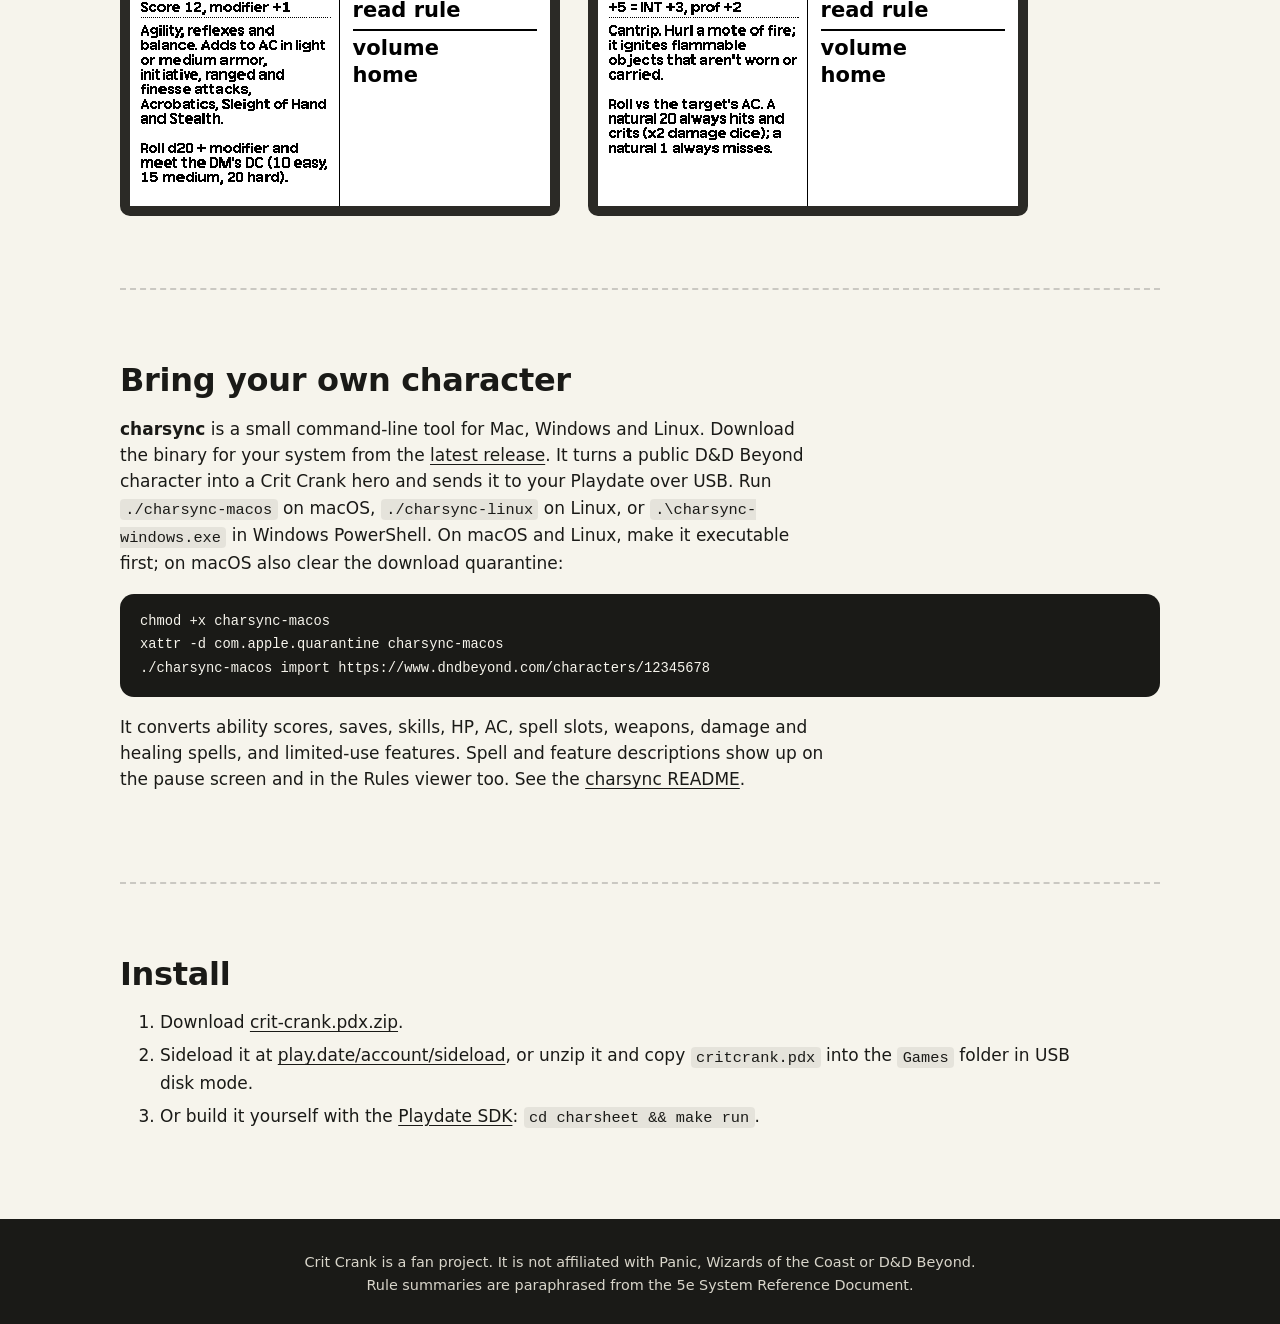
==== commit f0795a83: "Re-record the natural 20 GIF with the advantage bar and result line Co-authored-by: Copilot App <223" ====
--- a/site/index.html
+++ b/site/index.html
@@ -69,7 +69,7 @@
 			<h2 id="features-title">Everything at the table, on 400×240 pixels</h2>
 			<div class="grid">
 				<figure>
-					<img class="pixel" src="assets/nat20.gif" width="400" height="240" alt="Two d20s tumbling in the dice tray on an Athletics check with advantage, landing on a natural 20 with a NATURAL 20! badge">
+					<img class="pixel" src="assets/nat20.gif" width="400" height="240" alt="Two d20s tumbling under an ADVANTAGE bar on an Athletics check, landing on a natural 20 with a 25 NAT 20! result line">
 					<figcaption><b>Crank-powered 3D dice.</b> Wind up with the crank and stop to let them land. A natural 20 plays a DJ air horn and a natural 1 plays a sad trombone.</figcaption>
 				</figure>
 				<figure>
